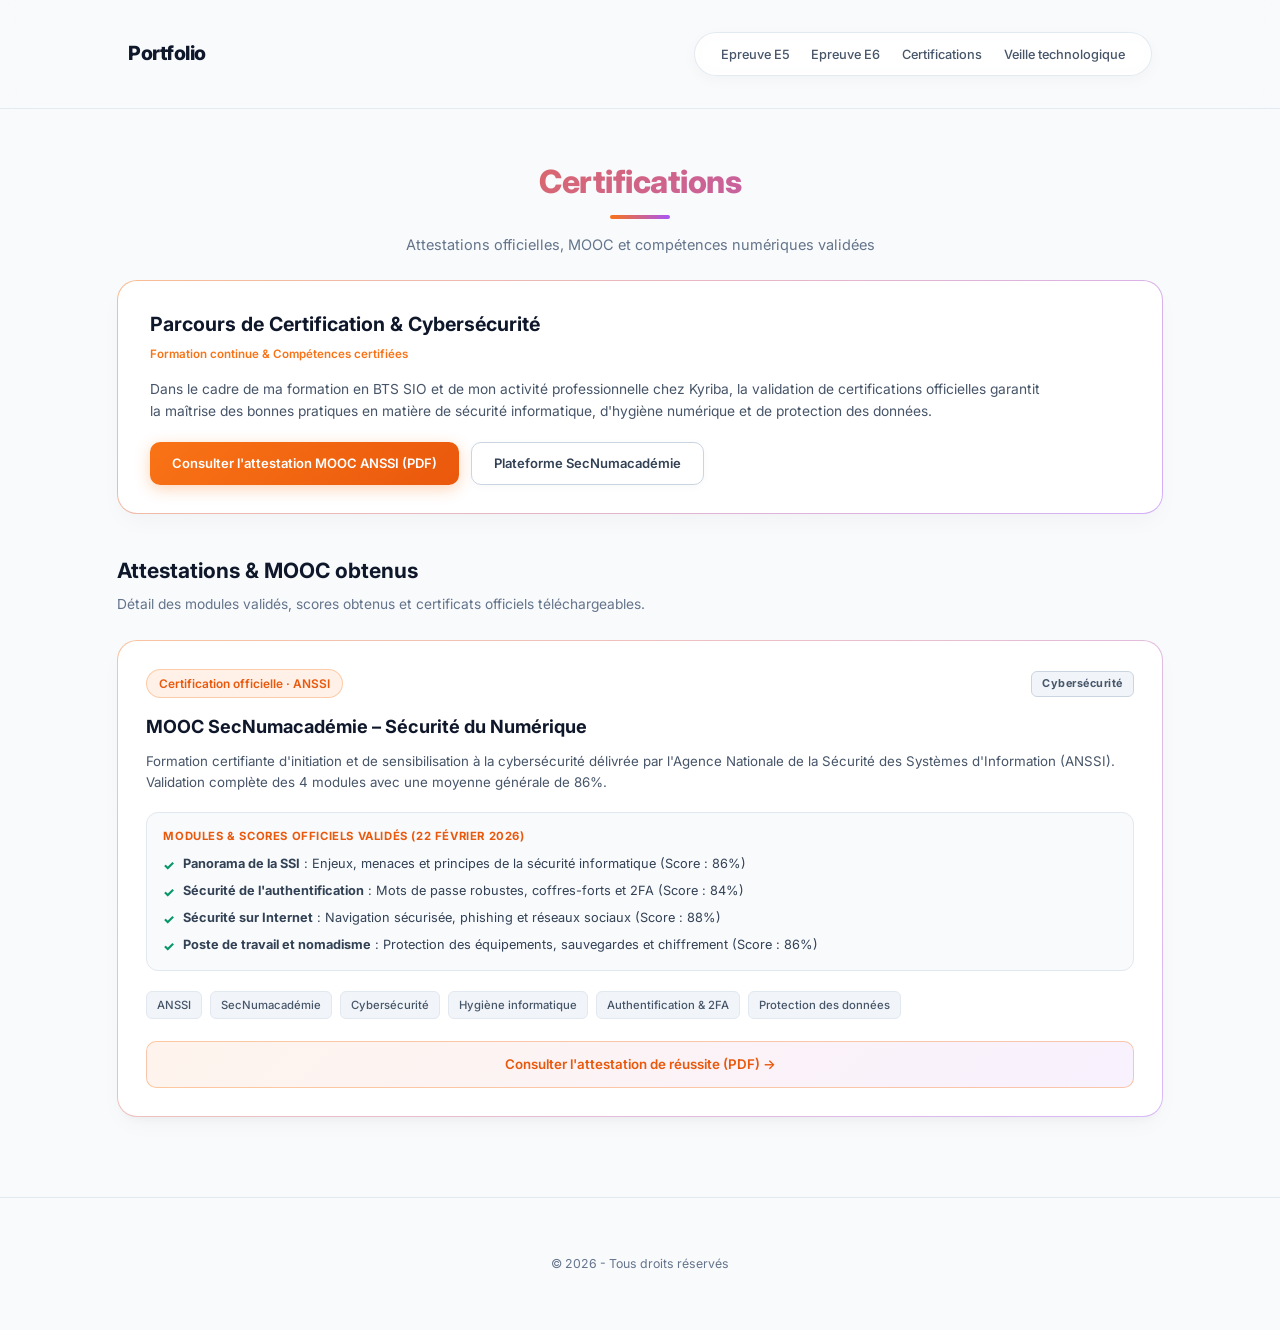
==== certifications.html @ b95d356f "Ajout de la page certifications (MOOC ANSSI) et mise à jour de la page d'accueil" ====
<!DOCTYPE html>
<html lang="fr">

<head>
    <meta charset="UTF-8">
    <meta name="viewport" content="width=device-width, initial-scale=1.0">
    <title>Certifications - Portfolio</title>
    <link rel="stylesheet" href="css/style.css?v=light-2026">
    <style>
        html, body {
            background-color: #f8fafc !important;
            background: #f8fafc !important;
            color: #0f172a !important;
        }

        .cert-container {
            max-width: 1200px;
            margin: 0 auto;
            padding: 0 15px;
        }

        /* Synthèse Banner */
        .synthesis-card {
            background: linear-gradient(#ffffff, #ffffff) padding-box,
                        linear-gradient(135deg, rgba(249, 115, 22, 0.45), rgba(168, 85, 247, 0.45)) border-box;
            border: 1px solid transparent;
            border-radius: 20px;
            padding: 28px 32px;
            margin-bottom: 40px;
            position: relative;
            box-shadow: 0 10px 25px -5px rgba(0, 0, 0, 0.04);
            text-align: left;
            transition: all 0.3s ease;
        }

        .synthesis-card:hover {
            box-shadow: 0 18px 35px -5px rgba(249, 115, 22, 0.12), 0 8px 20px -5px rgba(168, 85, 247, 0.12);
            background: linear-gradient(#ffffff, #ffffff) padding-box,
                        linear-gradient(135deg, #f97316, #a855f7) border-box;
        }

        .synthesis-header {
            display: flex;
            align-items: center;
            justify-content: space-between;
            flex-wrap: wrap;
            gap: 16px;
            margin-bottom: 14px;
        }

        .synthesis-title-box {
            display: flex;
            align-items: center;
            gap: 14px;
        }

        .synthesis-title-box h3 {
            margin: 0;
            font-size: 1.35rem;
            color: #0f172a;
            font-weight: 700;
        }

        .synthesis-desc {
            color: #475569;
            font-size: 0.95rem;
            line-height: 1.6;
            margin: 0 0 20px 0;
            max-width: 900px;
        }

        .synthesis-actions {
            display: flex;
            flex-wrap: wrap;
            gap: 12px;
        }

        .btn-synthesis-primary {
            display: inline-flex;
            align-items: center;
            gap: 10px;
            padding: 10px 22px;
            background: linear-gradient(135deg, #f97316, #ea580c);
            color: #fff;
            font-weight: 600;
            font-size: 0.9rem;
            border-radius: 10px;
            text-decoration: none;
            transition: all 0.3s ease;
            box-shadow: 0 4px 15px rgba(249, 115, 22, 0.3);
        }

        .btn-synthesis-primary:hover {
            transform: translateY(-2px);
            box-shadow: 0 8px 22px rgba(249, 115, 22, 0.45);
            color: #fff;
        }

        .btn-synthesis-secondary {
            display: inline-flex;
            align-items: center;
            gap: 10px;
            padding: 10px 22px;
            background: #ffffff;
            border: 1px solid #cbd5e1;
            color: #334155;
            font-weight: 600;
            font-size: 0.9rem;
            border-radius: 10px;
            text-decoration: none;
            transition: all 0.3s ease;
            box-shadow: 0 2px 8px rgba(0, 0, 0, 0.03);
        }

        .btn-synthesis-secondary:hover {
            background: rgba(168, 85, 247, 0.08);
            border-color: #a855f7;
            color: #9333ea;
            transform: translateY(-2px);
            box-shadow: 0 4px 12px rgba(168, 85, 247, 0.15);
        }

        /* Section Heading */
        .projects-heading {
            text-align: left;
            margin-bottom: 25px;
        }

        .projects-heading h3 {
            font-size: 1.45rem;
            color: #0f172a;
            margin: 0 0 6px 0;
            display: flex;
            align-items: center;
            gap: 10px;
            font-weight: 700;
        }

        .projects-heading p {
            color: #64748b;
            margin: 0;
            font-size: 0.95rem;
        }

        /* Responsive Project Cards Grid */
        .project-cards-grid {
            display: grid;
            grid-template-columns: repeat(auto-fit, minmax(360px, 1fr));
            gap: 28px;
            margin-bottom: 40px;
        }

        .project-ui-card {
            background: linear-gradient(#ffffff, #ffffff) padding-box,
                        linear-gradient(135deg, rgba(249, 115, 22, 0.4), rgba(168, 85, 247, 0.4)) border-box;
            border: 1px solid transparent;
            border-radius: 20px;
            padding: 28px;
            display: flex;
            flex-direction: column;
            justify-content: space-between;
            text-align: left;
            position: relative;
            transition: all 0.35s cubic-bezier(0.16, 1, 0.3, 1);
            box-shadow: 0 10px 25px -5px rgba(0, 0, 0, 0.04), 0 8px 10px -6px rgba(0, 0, 0, 0.03);
        }

        .project-ui-card:hover {
            transform: translateY(-6px);
            box-shadow: 0 20px 35px -5px rgba(249, 115, 22, 0.15), 0 10px 20px -5px rgba(168, 85, 247, 0.15);
            background: linear-gradient(#ffffff, #ffffff) padding-box,
                        linear-gradient(135deg, #f97316, #a855f7) border-box;
        }

        .project-badge-row {
            display: flex;
            justify-content: space-between;
            align-items: center;
            margin-bottom: 16px;
            gap: 10px;
        }

        .badge-cadre {
            display: inline-flex;
            align-items: center;
            gap: 6px;
            font-size: 0.82rem;
            font-weight: 600;
            padding: 4px 12px;
            border-radius: 20px;
        }

        .badge-cadre.anssi {
            background: rgba(249, 115, 22, 0.1);
            color: #ea580c;
            border: 1px solid rgba(249, 115, 22, 0.3);
        }

        .badge-cadre.school {
            background: rgba(168, 85, 247, 0.1);
            color: #9333ea;
            border: 1px solid rgba(168, 85, 247, 0.3);
        }

        .badge-option {
            background: #f1f5f9;
            color: #475569;
            border: 1px solid #cbd5e1;
            font-size: 0.75rem;
            font-weight: 700;
            padding: 3px 10px;
            border-radius: 6px;
            letter-spacing: 0.5px;
        }

        .project-title {
            font-size: 1.25rem;
            color: #0f172a;
            margin: 0 0 12px 0;
            font-weight: 700;
            display: flex;
            align-items: center;
            gap: 10px;
            line-height: 1.35;
        }

        .project-summary {
            color: #475569;
            font-size: 0.92rem;
            line-height: 1.6;
            margin: 0 0 18px 0;
        }

        /* Compétences Section inside card */
        .project-competencies {
            background: #f8fafc;
            border: 1px solid #e2e8f0;
            border-radius: 12px;
            padding: 14px 16px;
            margin-bottom: 20px;
        }

        .project-competencies-label {
            font-size: 0.78rem;
            text-transform: uppercase;
            letter-spacing: 0.6px;
            color: #ea580c;
            font-weight: 700;
            margin-bottom: 10px;
            display: flex;
            align-items: center;
            gap: 6px;
        }

        .competency-list {
            list-style: none;
            padding: 0;
            margin: 0;
            display: flex;
            flex-direction: column;
            gap: 8px;
        }

        .competency-list li {
            color: #334155;
            font-size: 0.88rem;
            display: flex;
            align-items: flex-start;
            gap: 8px;
            line-height: 1.4;
        }

        .competency-list li .check-icon {
            color: #059669;
            font-weight: 800;
            font-size: 0.9rem;
            flex-shrink: 0;
            margin-top: 1px;
        }

        /* Tech Tags */
        .project-tags {
            display: flex;
            flex-wrap: wrap;
            gap: 8px;
            margin-bottom: 22px;
        }

        .project-tag {
            background: #f1f5f9;
            border: 1px solid #e2e8f0;
            color: #475569;
            font-size: 0.78rem;
            font-weight: 500;
            padding: 4px 10px;
            border-radius: 6px;
            transition: all 0.2s ease;
        }

        .project-ui-card:hover .project-tag {
            border-color: rgba(168, 85, 247, 0.35);
            color: #1e293b;
        }

        /* Action button */
        .project-card-cta {
            margin-top: auto;
        }

        .btn-view-fiche {
            display: inline-flex;
            align-items: center;
            justify-content: center;
            gap: 10px;
            width: 100%;
            padding: 12px 20px;
            background: linear-gradient(135deg, rgba(249, 115, 22, 0.08), rgba(168, 85, 247, 0.08));
            border: 1px solid rgba(249, 115, 22, 0.35);
            color: #ea580c;
            font-weight: 600;
            font-size: 0.92rem;
            border-radius: 10px;
            text-decoration: none;
            transition: all 0.3s ease;
        }

        .btn-view-fiche:hover {
            background: linear-gradient(135deg, #f97316, #a855f7);
            border-color: transparent;
            color: #fff;
            transform: translateY(-2px);
            box-shadow: 0 6px 20px rgba(249, 115, 22, 0.28);
        }

        @media (max-width: 768px) {
            .project-cards-grid {
                grid-template-columns: 1fr;
            }

            .synthesis-header {
                flex-direction: column;
                align-items: flex-start;
            }
        }
    </style>
</head>

<body>

    <header>
        <nav>
            <div class="logo"><a href="index.html" style="color: inherit; text-decoration: none;">Portfolio</a></div>
            <ul class="menu">
                <li><a href="epreuve-e5.html">Epreuve E5</a></li>
                <li><a href="epreuve-e6.html">Epreuve E6</a></li>
                <li><a href="certifications.html">Certifications</a></li>
                <li><a href="veille-technologique.html">Veille technologique</a></li>
            </ul>
        </nav>
    </header>

    <main>
        <section class="skills-section">
            <div class="cert-container">
                <h2 class="section-title">Certifications</h2>
                <div class="underline-gradient"></div>
                <p class="section-subtitle">Attestations officielles, MOOC et compétences numériques validées</p>

                <!-- BANNIÈRE PRÉSENTATION -->
                <div class="synthesis-card">
                    <div class="synthesis-header">
                        <div class="synthesis-title-box">
                            <div>
                                <h3>Parcours de Certification & Cybersécurité</h3>
                                <span style="font-size: 0.8rem; color: #f97316; font-weight: 600;">Formation continue & Compétences certifiées</span>
                            </div>
                        </div>
                    </div>
                    <p class="synthesis-desc">
                        Dans le cadre de ma formation en BTS SIO et de mon activité professionnelle chez Kyriba, la validation de certifications officielles garantit la maîtrise des bonnes pratiques en matière de sécurité informatique, d'hygiène numérique et de protection des données.
                    </p>
                    <div class="synthesis-actions">
                        <a href="documentation/MOOC Secnum.pdf" target="_blank" class="btn-synthesis-primary">
                            Consulter l'attestation MOOC ANSSI (PDF)
                        </a>
                        <a href="https://secnumacademie.gouv.fr/" target="_blank" class="btn-synthesis-secondary">
                            Plateforme SecNumacadémie
                        </a>
                    </div>
                </div>

                <!-- SECTION CARDS -->
                <div class="projects-heading">
                    <h3>Attestations & MOOC obtenus</h3>
                    <p>Détail des modules validés, scores obtenus et certificats officiels téléchargeables.</p>
                </div>

                <div class="project-cards-grid">

                    <!-- CARD MOOC SECNUMACADEMIE -->
                    <div class="project-ui-card">
                        <div>
                            <div class="project-badge-row">
                                <span class="badge-cadre anssi">Certification officielle · ANSSI</span>
                                <span class="badge-option">Cybersécurité</span>
                            </div>
                            <h4 class="project-title">
                                MOOC SecNumacadémie – Sécurité du Numérique
                            </h4>
                            <p class="project-summary">
                                Formation certifiante d'initiation et de sensibilisation à la cybersécurité délivrée par l'Agence Nationale de la Sécurité des Systèmes d'Information (ANSSI). Validation complète des 4 modules avec une moyenne générale de 86%.
                            </p>

                            <div class="project-competencies">
                                <div class="project-competencies-label">
                                    Modules &amp; Scores officiels validés (22 Février 2026)
                                </div>
                                <ul class="competency-list">
                                    <li>
                                        <span class="check-icon">✓</span>
                                        <span><strong>Panorama de la SSI</strong> : Enjeux, menaces et principes de la sécurité informatique (Score : 86%)</span>
                                    </li>
                                    <li>
                                        <span class="check-icon">✓</span>
                                        <span><strong>Sécurité de l'authentification</strong> : Mots de passe robustes, coffres-forts et 2FA (Score : 84%)</span>
                                    </li>
                                    <li>
                                        <span class="check-icon">✓</span>
                                        <span><strong>Sécurité sur Internet</strong> : Navigation sécurisée, phishing et réseaux sociaux (Score : 88%)</span>
                                    </li>
                                    <li>
                                        <span class="check-icon">✓</span>
                                        <span><strong>Poste de travail et nomadisme</strong> : Protection des équipements, sauvegardes et chiffrement (Score : 86%)</span>
                                    </li>
                                </ul>
                            </div>

                            <div class="project-tags">
                                <span class="project-tag">ANSSI</span>
                                <span class="project-tag">SecNumacadémie</span>
                                <span class="project-tag">Cybersécurité</span>
                                <span class="project-tag">Hygiène informatique</span>
                                <span class="project-tag">Authentification &amp; 2FA</span>
                                <span class="project-tag">Protection des données</span>
                            </div>
                        </div>

                        <div class="project-card-cta">
                            <a href="documentation/MOOC Secnum.pdf" target="_blank" class="btn-view-fiche">
                                Consulter l'attestation de réussite (PDF) →
                            </a>
                        </div>
                    </div>

                </div>

            </div>
        </section>
    </main>

    <footer>
        <p>&copy; 2026 - Tous droits réservés</p>
    </footer>

</body>

</html>
---- css/style.css ----
/* ==========================================================================
   1. VARIABLES & RESET (Thème Clair Épuré & Moderne)
   ========================================================================== 
*/

@import url('https://fonts.googleapis.com/css2?family=Inter:wght@300;400;500;600;700;800&display=swap');

:root {
    --bg-main: #f8fafc;        /* Fond clair Slate 50 */
    --bg-card: #ffffff;        /* Cartes blanches épurées */
    --text-main: #0f172a;      /* Texte sombre très lisible */
    --text-muted: #64748b;     /* Texte secondaire gris doux */
    --text-sub: #475569;       /* Texte de paragraphe */
    --color-orange: #f97316;   /* Orange signature */
    --color-purple: #a855f7;   /* Violet signature */
    --border-light: rgba(226, 232, 240, 0.9);
}

* {
    box-sizing: border-box;
}

html, body {
    background-color: #f8fafc !important;
    background: #f8fafc !important;
    font-family: 'Aptos', 'Inter', -apple-system, BlinkMacSystemFont, sans-serif;
    color: #0f172a !important;
    margin: 0;
    padding: 0;
    line-height: 1.6;
    overflow-x: hidden;
    font-size: 14.5px;
}

/* ==========================================================================
   2. NAVIGATION (Menu Capsule Moderne & Épuré)
   ========================================================================== 
*/

header {
    padding: 1.2rem 10%;
    background: rgba(248, 250, 252, 0.85);
    backdrop-filter: blur(14px);
    position: sticky;
    top: 0;
    z-index: 100;
    border-bottom: 1px solid var(--border-light);
}

nav {
    display: flex;
    justify-content: space-between;
    align-items: center;
}

.logo {
    font-weight: 800;
    font-size: 1.35rem;
    letter-spacing: -0.5px;
    color: var(--text-main);
}

.logo a {
    color: inherit;
    text-decoration: none;
}

.menu {
    display: flex;
    list-style: none;
    gap: 1.5rem;
    background: rgba(255, 255, 255, 0.95);
    padding: 0.65rem 1.8rem;
    border-radius: 50px;
    border: 1px solid var(--border-light);
    box-shadow: 0 4px 15px rgba(0, 0, 0, 0.03);
    backdrop-filter: blur(10px);
}

.menu a {
    text-decoration: none;
    color: #475569;
    font-size: 0.88rem;
    font-weight: 500;
    transition: color 0.25s ease;
}

.menu a:hover {
    color: var(--color-orange);
}

/* ==========================================================================
   3. HERO SECTION (Présentation Épurée)
   ========================================================================== 
*/

.hero {
    display: flex;
    flex-direction: column;
    align-items: center;
    justify-content: center;
    text-align: center;
    min-height: 65vh;
    padding: 3rem 10% 4rem;
    background: transparent;
}

.hero-content {
    display: flex;
    flex-direction: column;
    align-items: center;
    background: rgba(255, 255, 255, 0.9);
    backdrop-filter: blur(16px);
    padding: 3.5rem 4rem;
    border-radius: 28px;
    border: 1px solid var(--border-light);
    box-shadow: 0 20px 45px -10px rgba(0, 0, 0, 0.06), 0 0 35px rgba(249, 115, 22, 0.06);
}

.hero h1 {
    font-size: 3.5rem;
    margin: 0 0 0.5rem 0;
    font-weight: 800;
    color: var(--text-main);
    letter-spacing: -1px;
}

.hero h1 span {
    background: linear-gradient(135deg, var(--color-orange), var(--color-purple));
    -webkit-background-clip: text;
    background-clip: text;
    -webkit-text-fill-color: transparent;
}

.hero-subtitle {
    font-size: 1.35rem;
    color: #1e293b;
    margin-bottom: 0.3rem;
    font-weight: 600;
}

.hero-desc {
    color: var(--text-muted);
    margin-bottom: 1.8rem;
    font-size: 1.05rem;
}

.hero-desc strong {
    color: var(--color-orange);
}

/* ==========================================================================
   4. BOUTONS STYLISÉS
   ========================================================================== 
*/

.cta-buttons {
    display: flex;
    gap: 1.2rem;
}

.btn-primary, .btn-secondary {
    padding: 0.8rem 1.8rem;
    border-radius: 50px;
    text-decoration: none;
    font-weight: 600;
    font-size: 0.92rem;
    transition: all 0.3s ease;
    display: inline-flex;
    align-items: center;
    justify-content: center;
}

.btn-primary {
    background: linear-gradient(135deg, var(--color-orange), #ea580c);
    color: #ffffff;
    box-shadow: 0 4px 15px rgba(249, 115, 22, 0.35);
}

.btn-primary:hover {
    transform: translateY(-2px);
    box-shadow: 0 8px 22px rgba(249, 115, 22, 0.45);
    color: #ffffff;
}

.btn-secondary {
    background: #ffffff;
    color: #1e293b;
    border: 1px solid #cbd5e1;
    box-shadow: 0 2px 8px rgba(0, 0, 0, 0.04);
}

.btn-secondary:hover {
    transform: translateY(-2px);
    border-color: var(--color-orange);
    color: var(--color-orange);
    box-shadow: 0 6px 16px rgba(0, 0, 0, 0.08);
}

/* ==========================================================================
   5. SECTION À PROPOS (Cartes Néon Dégradées sur Fond Clair)
   ========================================================================== 
*/

.about-section {
    padding: 20px 10% 10px;
    background-color: transparent;
}

.container-apropo {
    display: grid;
    grid-template-columns: 320px 1fr;
    gap: 30px;
    padding: 10px 0;
    align-items: stretch;
}

/* Style commun pour toutes les cartes néon avec bordure dégradée */
.profile-card, .about-box, .info-box, .main-card {
    background: linear-gradient(#ffffff, #ffffff) padding-box,
                linear-gradient(135deg, rgba(249, 115, 22, 0.45), rgba(168, 85, 247, 0.45)) border-box;
    border: 1px solid transparent;
    border-radius: 20px;
    box-shadow: 0 10px 25px -5px rgba(0, 0, 0, 0.04), 0 8px 10px -6px rgba(0, 0, 0, 0.03);
    transition: transform 0.35s ease, box-shadow 0.35s ease, border-color 0.35s ease;
    padding: 24px;
    display: flex;
    flex-direction: column;
    gap: 15px;
    position: relative;
}

.profile-card:hover, .about-box:hover, .info-box:hover, .main-card:hover {
    transform: translateY(-5px);
    box-shadow: 0 20px 35px -5px rgba(249, 115, 22, 0.15), 0 10px 25px -5px rgba(168, 85, 247, 0.15);
    background: linear-gradient(#ffffff, #ffffff) padding-box,
                linear-gradient(135deg, var(--color-orange), var(--color-purple)) border-box;
}

/* Détails internes À Propos */
.profile-card {
    padding: 32px 22px;
    text-align: center;
    align-items: center;
    justify-content: center;
}

.profile-img, .profile-image-container, .profile-frame {
    width: 140px !important;
    height: 140px !important;
    border-radius: 50% !important;
    overflow: hidden !important;
    display: flex !important;
    justify-content: center;
    align-items: center;
    border: 3px solid rgba(249, 115, 22, 0.35);
    box-shadow: 0 6px 20px rgba(249, 115, 22, 0.25);
    margin: 0 auto 18px;
}

.profile-img img, .profile-image-container img, .profile-frame img, .profile-photo {
    width: 100% !important;
    height: 100% !important;
    object-fit: cover !important;
    display: block;
}

.profile-card h2 {
    color: var(--text-main);
    font-size: 1.45rem;
    margin: 0 0 4px;
    font-weight: 700;
}

.profile-card h3 {
    color: var(--text-muted);
    font-size: 0.95rem;
    font-weight: 500;
    margin: 0 0 12px;
}

.profile-role-tag {
    display: inline-block;
    background: rgba(249, 115, 22, 0.08);
    color: var(--color-orange);
    border: 1px solid rgba(249, 115, 22, 0.28);
    font-size: 0.82rem;
    font-weight: 600;
    padding: 4px 14px;
    border-radius: 20px;
    margin: 0 0 18px;
}

.contact-list {
    list-style: none;
    padding: 0;
    margin: 0 0 20px;
    color: var(--text-sub);
    font-size: 0.9rem;
}

.btn-cv {
    display: inline-flex;
    align-items: center;
    justify-content: center;
    gap: 8px;
    padding: 10px 24px;
    background: linear-gradient(135deg, var(--color-orange), #ea580c);
    color: #fff;
    font-weight: 600;
    font-size: 0.9rem;
    border-radius: 25px;
    text-decoration: none;
    transition: all 0.3s ease;
    box-shadow: 0 4px 14px rgba(249, 115, 22, 0.3);
}

.btn-cv:hover {
    transform: translateY(-2px);
    box-shadow: 0 8px 20px rgba(249, 115, 22, 0.42);
    color: #fff;
}

.column-right {
    display: flex;
    flex-direction: column;
    height: 100%;
}

.about-box, .info-box {
    text-align: left;
}

.about-box {
    height: 100%;
    justify-content: center;
    padding: 32px 34px;
}

.about-box h3, .info-box h3 {
    color: var(--text-main);
    font-size: 1.25rem;
    font-weight: 700;
    margin: 0 0 10px;
}

.about-box p {
    color: var(--text-sub);
    line-height: 1.65;
    margin: 0 0 12px;
}

.about-box p:last-child {
    margin-bottom: 0;
}

.info-subgrid {
    display: grid;
    grid-template-columns: 1fr 1fr;
    gap: 25px;
}

.info-box ul {
    margin: 0;
    padding-left: 20px;
    color: var(--text-sub);
    line-height: 1.8;
}

/* ==========================================================================
   6. SECTION COMPÉTENCES TECHNIQUES
   ========================================================================== 
*/

.skills-section {
    padding: 20px 8% 40px;
    text-align: center;
}

.section-title {
    font-size: 2.2rem;
    font-weight: 800;
    background: linear-gradient(135deg, var(--color-orange), var(--color-purple));
    -webkit-background-clip: text;
    background-clip: text;
    -webkit-text-fill-color: transparent;
    margin-bottom: 8px;
    letter-spacing: -0.5px;
}

.underline-gradient {
    width: 60px;
    height: 4px;
    background: linear-gradient(to right, var(--color-orange), var(--color-purple));
    margin: 0 auto 14px;
    border-radius: 2px;
}

.section-subtitle {
    color: var(--text-muted);
    font-size: 1rem;
    margin-bottom: 24px;
}

.card-header {
    display: flex;
    align-items: center;
    gap: 15px;
    margin-bottom: 20px;
}

.card-header h3 {
    margin: 0;
    color: var(--text-main);
    font-size: 1.35rem;
    font-weight: 700;
}

.skills-grid {
    display: grid;
    grid-template-columns: repeat(auto-fit, minmax(180px, 1fr));
    gap: 20px;
    width: 100%;
}

.skill-item {
    background: linear-gradient(#ffffff, #ffffff) padding-box,
                linear-gradient(135deg, rgba(249, 115, 22, 0.35), rgba(168, 85, 247, 0.35)) border-box;
    border: 1px solid transparent;
    border-radius: 16px;
    padding: 22px 16px;
    transition: all 0.3s ease;
    display: flex;
    flex-direction: column;
    align-items: center;
    justify-content: center;
    text-align: center;
    box-shadow: 0 4px 12px rgba(0, 0, 0, 0.03);
}

.skill-item h4 {
    color: var(--text-main);
    font-size: 1.05rem;
    margin: 10px 0 6px;
    font-weight: 700;
}

.skill-item p {
    font-size: 0.88rem;
    color: var(--text-sub);
    line-height: 1.5;
    margin: 0;
}

.skill-icon {
    width: 42px !important;
    height: 42px !important;
    max-width: 42px !important;
    max-height: 42px !important;
    object-fit: contain;
}

.skill-item:hover {
    transform: translateY(-5px);
    box-shadow: 0 14px 28px rgba(249, 115, 22, 0.12), 0 0 15px rgba(168, 85, 247, 0.12);
    background: linear-gradient(#ffffff, #ffffff) padding-box,
                linear-gradient(135deg, var(--color-orange), var(--color-purple)) border-box;
}

/* ==========================================================================
   7. FOOTER & RESPONSIVE
   ========================================================================== 
*/

footer {
    padding: 3rem;
    text-align: center;
    color: var(--text-muted);
    font-size: 0.85rem;
    border-top: 1px solid var(--border-light);
    background: var(--bg-main);
}

@media (max-width: 900px) {
    .container-apropo {
        grid-template-columns: 1fr;
    }
    .info-subgrid {
        grid-template-columns: 1fr;
    }
    .hero h1 {
        font-size: 2.5rem;
    }
    .hero-content {
        padding: 2rem;
    }
    header {
        padding: 1rem 5%;
    }
    .menu {
        gap: 0.8rem;
        padding: 0.5rem 1rem;
    }
}
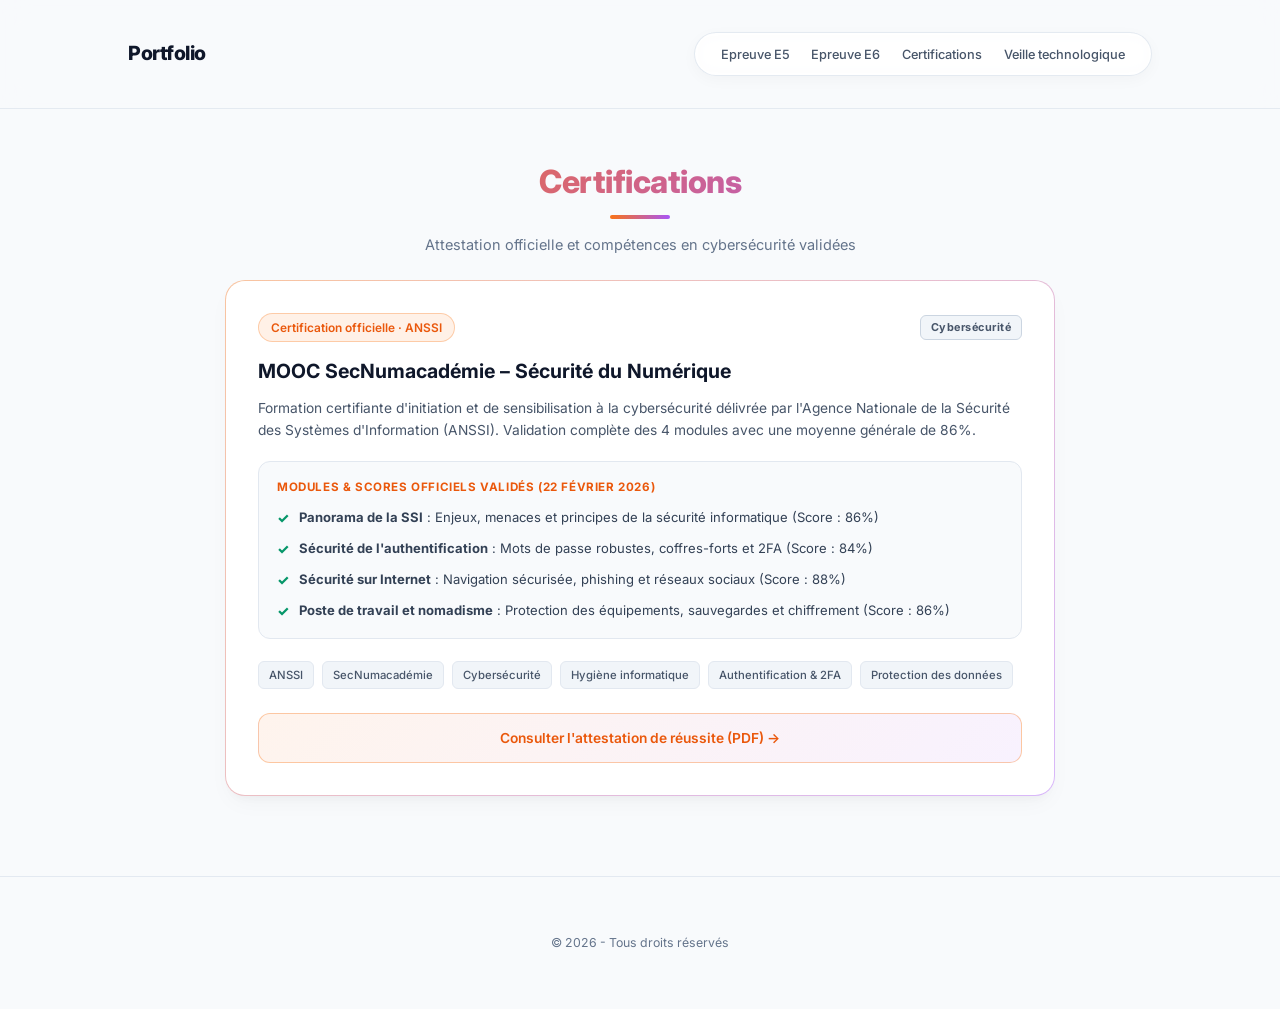
==== commit 8fae57bd: "Simplification de la page certifications : card unique MOOC avec bouton unique" ====
--- a/certifications.html
+++ b/certifications.html
@@ -14,148 +14,18 @@
         }
 
         .cert-container {
-            max-width: 1200px;
+            max-width: 860px;
             margin: 0 auto;
             padding: 0 15px;
         }
 
-        /* Synthèse Banner */
-        .synthesis-card {
-            background: linear-gradient(#ffffff, #ffffff) padding-box,
-                        linear-gradient(135deg, rgba(249, 115, 22, 0.45), rgba(168, 85, 247, 0.45)) border-box;
-            border: 1px solid transparent;
-            border-radius: 20px;
-            padding: 28px 32px;
-            margin-bottom: 40px;
-            position: relative;
-            box-shadow: 0 10px 25px -5px rgba(0, 0, 0, 0.04);
-            text-align: left;
-            transition: all 0.3s ease;
-        }
-
-        .synthesis-card:hover {
-            box-shadow: 0 18px 35px -5px rgba(249, 115, 22, 0.12), 0 8px 20px -5px rgba(168, 85, 247, 0.12);
-            background: linear-gradient(#ffffff, #ffffff) padding-box,
-                        linear-gradient(135deg, #f97316, #a855f7) border-box;
-        }
-
-        .synthesis-header {
-            display: flex;
-            align-items: center;
-            justify-content: space-between;
-            flex-wrap: wrap;
-            gap: 16px;
-            margin-bottom: 14px;
-        }
-
-        .synthesis-title-box {
-            display: flex;
-            align-items: center;
-            gap: 14px;
-        }
-
-        .synthesis-title-box h3 {
-            margin: 0;
-            font-size: 1.35rem;
-            color: #0f172a;
-            font-weight: 700;
-        }
-
-        .synthesis-desc {
-            color: #475569;
-            font-size: 0.95rem;
-            line-height: 1.6;
-            margin: 0 0 20px 0;
-            max-width: 900px;
-        }
-
-        .synthesis-actions {
-            display: flex;
-            flex-wrap: wrap;
-            gap: 12px;
-        }
-
-        .btn-synthesis-primary {
-            display: inline-flex;
-            align-items: center;
-            gap: 10px;
-            padding: 10px 22px;
-            background: linear-gradient(135deg, #f97316, #ea580c);
-            color: #fff;
-            font-weight: 600;
-            font-size: 0.9rem;
-            border-radius: 10px;
-            text-decoration: none;
-            transition: all 0.3s ease;
-            box-shadow: 0 4px 15px rgba(249, 115, 22, 0.3);
-        }
-
-        .btn-synthesis-primary:hover {
-            transform: translateY(-2px);
-            box-shadow: 0 8px 22px rgba(249, 115, 22, 0.45);
-            color: #fff;
-        }
-
-        .btn-synthesis-secondary {
-            display: inline-flex;
-            align-items: center;
-            gap: 10px;
-            padding: 10px 22px;
-            background: #ffffff;
-            border: 1px solid #cbd5e1;
-            color: #334155;
-            font-weight: 600;
-            font-size: 0.9rem;
-            border-radius: 10px;
-            text-decoration: none;
-            transition: all 0.3s ease;
-            box-shadow: 0 2px 8px rgba(0, 0, 0, 0.03);
-        }
-
-        .btn-synthesis-secondary:hover {
-            background: rgba(168, 85, 247, 0.08);
-            border-color: #a855f7;
-            color: #9333ea;
-            transform: translateY(-2px);
-            box-shadow: 0 4px 12px rgba(168, 85, 247, 0.15);
-        }
-
-        /* Section Heading */
-        .projects-heading {
-            text-align: left;
-            margin-bottom: 25px;
-        }
-
-        .projects-heading h3 {
-            font-size: 1.45rem;
-            color: #0f172a;
-            margin: 0 0 6px 0;
-            display: flex;
-            align-items: center;
-            gap: 10px;
-            font-weight: 700;
-        }
-
-        .projects-heading p {
-            color: #64748b;
-            margin: 0;
-            font-size: 0.95rem;
-        }
-
-        /* Responsive Project Cards Grid */
-        .project-cards-grid {
-            display: grid;
-            grid-template-columns: repeat(auto-fit, minmax(360px, 1fr));
-            gap: 28px;
-            margin-bottom: 40px;
-        }
-
+        /* Project UI Card */
         .project-ui-card {
             background: linear-gradient(#ffffff, #ffffff) padding-box,
                         linear-gradient(135deg, rgba(249, 115, 22, 0.4), rgba(168, 85, 247, 0.4)) border-box;
             border: 1px solid transparent;
             border-radius: 20px;
-            padding: 28px;
+            padding: 32px;
             display: flex;
             flex-direction: column;
             justify-content: space-between;
@@ -163,6 +33,7 @@
             position: relative;
             transition: all 0.35s cubic-bezier(0.16, 1, 0.3, 1);
             box-shadow: 0 10px 25px -5px rgba(0, 0, 0, 0.04), 0 8px 10px -6px rgba(0, 0, 0, 0.03);
+            margin: 0 auto 40px;
         }
 
         .project-ui-card:hover {
@@ -194,12 +65,6 @@
             background: rgba(249, 115, 22, 0.1);
             color: #ea580c;
             border: 1px solid rgba(249, 115, 22, 0.3);
-        }
-
-        .badge-cadre.school {
-            background: rgba(168, 85, 247, 0.1);
-            color: #9333ea;
-            border: 1px solid rgba(168, 85, 247, 0.3);
         }
 
         .badge-option {
@@ -214,7 +79,7 @@
         }
 
         .project-title {
-            font-size: 1.25rem;
+            font-size: 1.35rem;
             color: #0f172a;
             margin: 0 0 12px 0;
             font-weight: 700;
@@ -226,9 +91,9 @@
 
         .project-summary {
             color: #475569;
-            font-size: 0.92rem;
+            font-size: 0.95rem;
             line-height: 1.6;
-            margin: 0 0 18px 0;
+            margin: 0 0 20px 0;
         }
 
         /* Compétences Section inside card */
@@ -236,17 +101,17 @@
             background: #f8fafc;
             border: 1px solid #e2e8f0;
             border-radius: 12px;
-            padding: 14px 16px;
-            margin-bottom: 20px;
+            padding: 16px 18px;
+            margin-bottom: 22px;
         }
 
         .project-competencies-label {
-            font-size: 0.78rem;
+            font-size: 0.8rem;
             text-transform: uppercase;
             letter-spacing: 0.6px;
             color: #ea580c;
             font-weight: 700;
-            margin-bottom: 10px;
+            margin-bottom: 12px;
             display: flex;
             align-items: center;
             gap: 6px;
@@ -258,22 +123,22 @@
             margin: 0;
             display: flex;
             flex-direction: column;
-            gap: 8px;
+            gap: 10px;
         }
 
         .competency-list li {
             color: #334155;
-            font-size: 0.88rem;
+            font-size: 0.9rem;
             display: flex;
             align-items: flex-start;
-            gap: 8px;
-            line-height: 1.4;
+            gap: 10px;
+            line-height: 1.45;
         }
 
         .competency-list li .check-icon {
             color: #059669;
             font-weight: 800;
-            font-size: 0.9rem;
+            font-size: 0.95rem;
             flex-shrink: 0;
             margin-top: 1px;
         }
@@ -283,7 +148,7 @@
             display: flex;
             flex-wrap: wrap;
             gap: 8px;
-            margin-bottom: 22px;
+            margin-bottom: 24px;
         }
 
         .project-tag {
@@ -313,13 +178,13 @@
             justify-content: center;
             gap: 10px;
             width: 100%;
-            padding: 12px 20px;
+            padding: 13px 20px;
             background: linear-gradient(135deg, rgba(249, 115, 22, 0.08), rgba(168, 85, 247, 0.08));
             border: 1px solid rgba(249, 115, 22, 0.35);
             color: #ea580c;
             font-weight: 600;
-            font-size: 0.92rem;
-            border-radius: 10px;
+            font-size: 0.95rem;
+            border-radius: 12px;
             text-decoration: none;
             transition: all 0.3s ease;
         }
@@ -333,13 +198,8 @@
         }
 
         @media (max-width: 768px) {
-            .project-cards-grid {
-                grid-template-columns: 1fr;
-            }
-
-            .synthesis-header {
-                flex-direction: column;
-                align-items: flex-start;
+            .project-ui-card {
+                padding: 22px 18px;
             }
         }
     </style>
@@ -364,96 +224,63 @@
             <div class="cert-container">
                 <h2 class="section-title">Certifications</h2>
                 <div class="underline-gradient"></div>
-                <p class="section-subtitle">Attestations officielles, MOOC et compétences numériques validées</p>
-
-                <!-- BANNIÈRE PRÉSENTATION -->
-                <div class="synthesis-card">
-                    <div class="synthesis-header">
-                        <div class="synthesis-title-box">
-                            <div>
-                                <h3>Parcours de Certification & Cybersécurité</h3>
-                                <span style="font-size: 0.8rem; color: #f97316; font-weight: 600;">Formation continue & Compétences certifiées</span>
+                <p class="section-subtitle">Attestation officielle et compétences en cybersécurité validées</p>
+
+                <!-- CARD UNIQUE DU MOOC SECNUMACADEMIE -->
+                <div class="project-ui-card">
+                    <div>
+                        <div class="project-badge-row">
+                            <span class="badge-cadre anssi">Certification officielle · ANSSI</span>
+                            <span class="badge-option">Cybersécurité</span>
+                        </div>
+                        <h3 class="project-title">
+                            MOOC SecNumacadémie – Sécurité du Numérique
+                        </h3>
+                        <p class="project-summary">
+                            Formation certifiante d'initiation et de sensibilisation à la cybersécurité délivrée par l'Agence Nationale de la Sécurité des Systèmes d'Information (ANSSI). Validation complète des 4 modules avec une moyenne générale de 86%.
+                        </p>
+
+                        <div class="project-competencies">
+                            <div class="project-competencies-label">
+                                Modules &amp; Scores officiels validés (22 Février 2026)
                             </div>
+                            <ul class="competency-list">
+                                <li>
+                                    <span class="check-icon">✓</span>
+                                    <span><strong>Panorama de la SSI</strong> : Enjeux, menaces et principes de la sécurité informatique (Score : 86%)</span>
+                                </li>
+                                <li>
+                                    <span class="check-icon">✓</span>
+                                    <span><strong>Sécurité de l'authentification</strong> : Mots de passe robustes, coffres-forts et 2FA (Score : 84%)</span>
+                                </li>
+                                <li>
+                                    <span class="check-icon">✓</span>
+                                    <span><strong>Sécurité sur Internet</strong> : Navigation sécurisée, phishing et réseaux sociaux (Score : 88%)</span>
+                                </li>
+                                <li>
+                                    <span class="check-icon">✓</span>
+                                    <span><strong>Poste de travail et nomadisme</strong> : Protection des équipements, sauvegardes et chiffrement (Score : 86%)</span>
+                                </li>
+                            </ul>
+                        </div>
+
+                        <div class="project-tags">
+                            <span class="project-tag">ANSSI</span>
+                            <span class="project-tag">SecNumacadémie</span>
+                            <span class="project-tag">Cybersécurité</span>
+                            <span class="project-tag">Hygiène informatique</span>
+                            <span class="project-tag">Authentification &amp; 2FA</span>
+                            <span class="project-tag">Protection des données</span>
                         </div>
                     </div>
-                    <p class="synthesis-desc">
-                        Dans le cadre de ma formation en BTS SIO et de mon activité professionnelle chez Kyriba, la validation de certifications officielles garantit la maîtrise des bonnes pratiques en matière de sécurité informatique, d'hygiène numérique et de protection des données.
-                    </p>
-                    <div class="synthesis-actions">
-                        <a href="documentation/MOOC Secnum.pdf" target="_blank" class="btn-synthesis-primary">
-                            Consulter l'attestation MOOC ANSSI (PDF)
-                        </a>
-                        <a href="https://secnumacademie.gouv.fr/" target="_blank" class="btn-synthesis-secondary">
-                            Plateforme SecNumacadémie
+
+                    <div class="project-card-cta">
+                        <a href="documentation/MOOC Secnum.pdf" target="_blank" class="btn-view-fiche">
+                            Consulter l'attestation de réussite (PDF) →
                         </a>
                     </div>
                 </div>
 
-                <!-- SECTION CARDS -->
-                <div class="projects-heading">
-                    <h3>Attestations & MOOC obtenus</h3>
-                    <p>Détail des modules validés, scores obtenus et certificats officiels téléchargeables.</p>
-                </div>
-
-                <div class="project-cards-grid">
-
-                    <!-- CARD MOOC SECNUMACADEMIE -->
-                    <div class="project-ui-card">
-                        <div>
-                            <div class="project-badge-row">
-                                <span class="badge-cadre anssi">Certification officielle · ANSSI</span>
-                                <span class="badge-option">Cybersécurité</span>
-                            </div>
-                            <h4 class="project-title">
-                                MOOC SecNumacadémie – Sécurité du Numérique
-                            </h4>
-                            <p class="project-summary">
-                                Formation certifiante d'initiation et de sensibilisation à la cybersécurité délivrée par l'Agence Nationale de la Sécurité des Systèmes d'Information (ANSSI). Validation complète des 4 modules avec une moyenne générale de 86%.
-                            </p>
-
-                            <div class="project-competencies">
-                                <div class="project-competencies-label">
-                                    Modules &amp; Scores officiels validés (22 Février 2026)
-                                </div>
-                                <ul class="competency-list">
-                                    <li>
-                                        <span class="check-icon">✓</span>
-                                        <span><strong>Panorama de la SSI</strong> : Enjeux, menaces et principes de la sécurité informatique (Score : 86%)</span>
-                                    </li>
-                                    <li>
-                                        <span class="check-icon">✓</span>
-                                        <span><strong>Sécurité de l'authentification</strong> : Mots de passe robustes, coffres-forts et 2FA (Score : 84%)</span>
-                                    </li>
-                                    <li>
-                                        <span class="check-icon">✓</span>
-                                        <span><strong>Sécurité sur Internet</strong> : Navigation sécurisée, phishing et réseaux sociaux (Score : 88%)</span>
-                                    </li>
-                                    <li>
-                                        <span class="check-icon">✓</span>
-                                        <span><strong>Poste de travail et nomadisme</strong> : Protection des équipements, sauvegardes et chiffrement (Score : 86%)</span>
-                                    </li>
-                                </ul>
-                            </div>
-
-                            <div class="project-tags">
-                                <span class="project-tag">ANSSI</span>
-                                <span class="project-tag">SecNumacadémie</span>
-                                <span class="project-tag">Cybersécurité</span>
-                                <span class="project-tag">Hygiène informatique</span>
-                                <span class="project-tag">Authentification &amp; 2FA</span>
-                                <span class="project-tag">Protection des données</span>
-                            </div>
-                        </div>
-
-                        <div class="project-card-cta">
-                            <a href="documentation/MOOC Secnum.pdf" target="_blank" class="btn-view-fiche">
-                                Consulter l'attestation de réussite (PDF) →
-                            </a>
-                        </div>
-                    </div>
-
-                </div>
-
             </div>
         </section>
     </main>
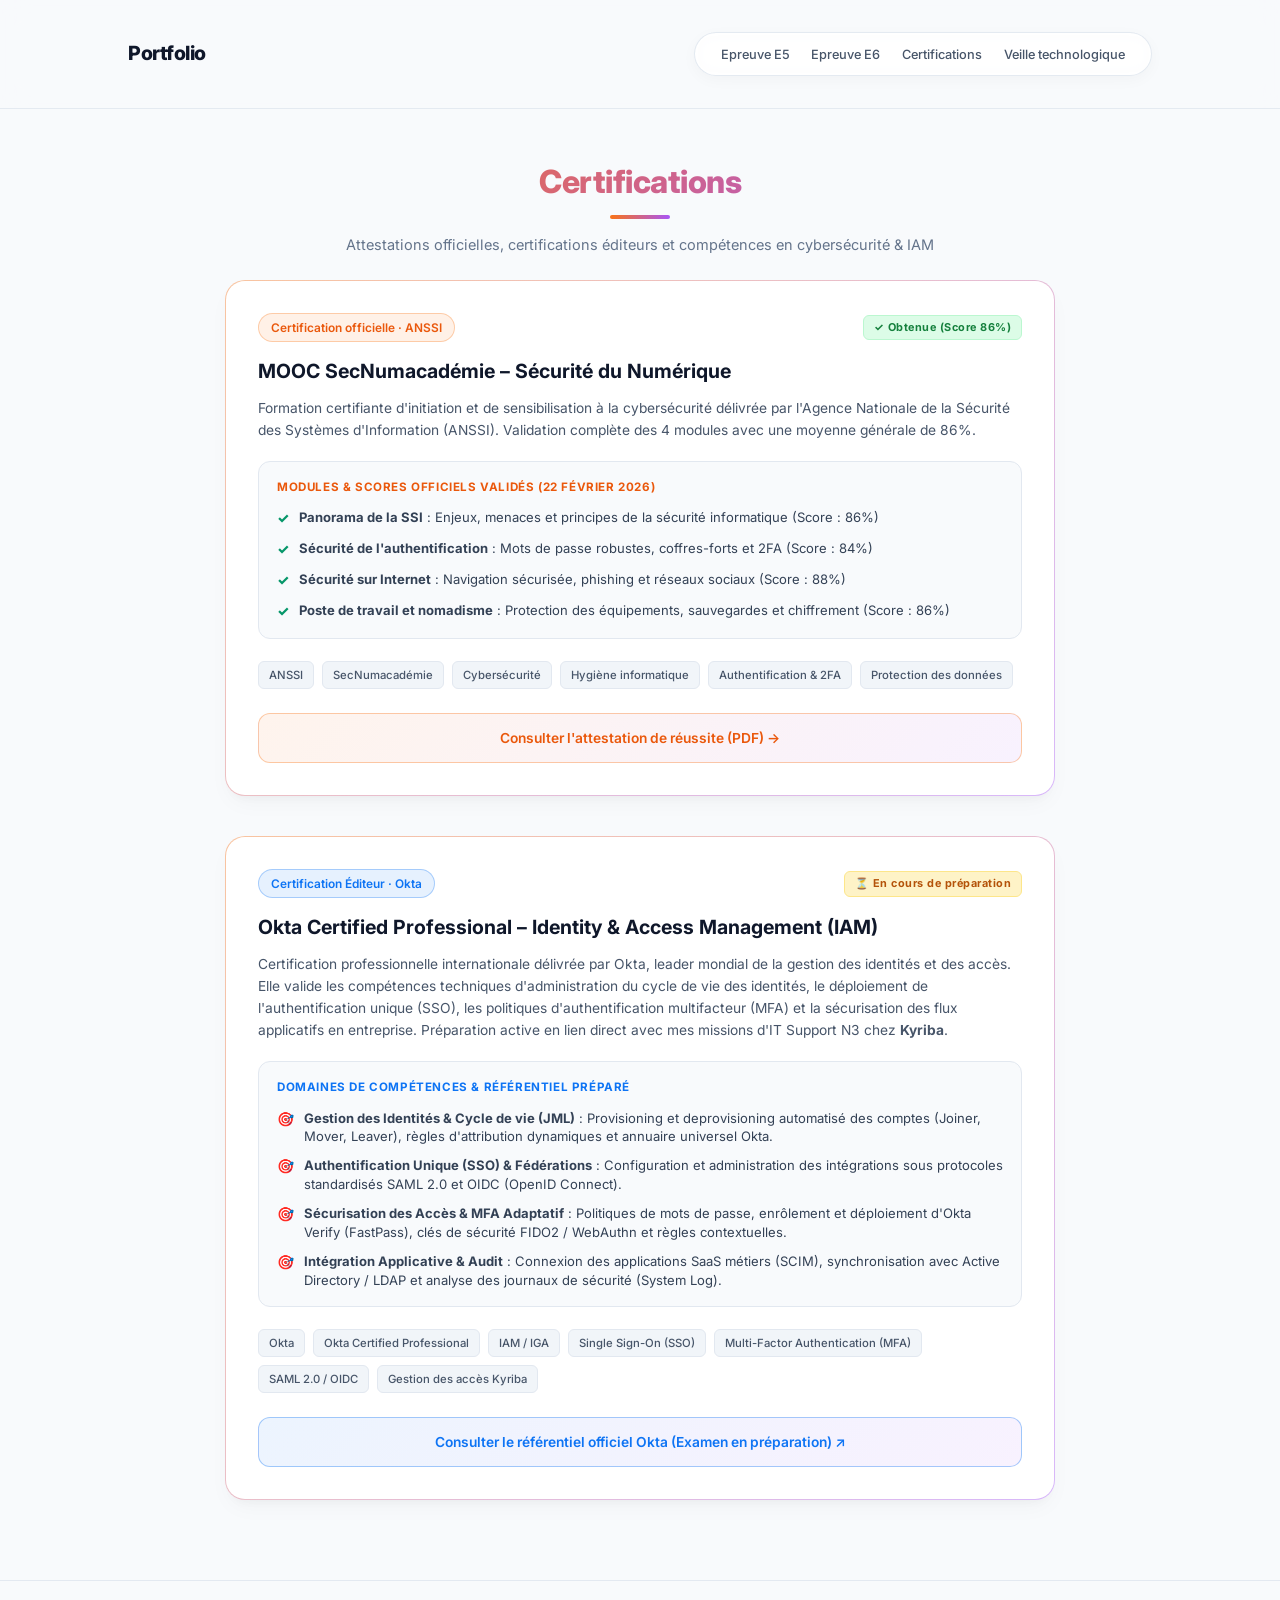
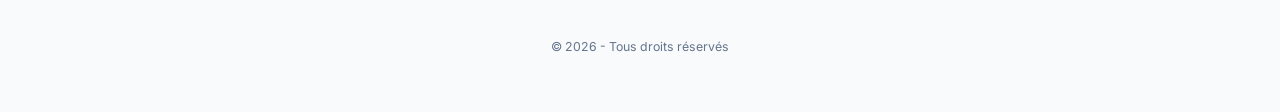
==== commit ab063506: "Mise à jour de la veille technologique (Secure Enclave Apple) et ajout de la certification Okta (en " ====
--- a/certifications.html
+++ b/certifications.html
@@ -65,6 +65,53 @@
             background: rgba(249, 115, 22, 0.1);
             color: #ea580c;
             border: 1px solid rgba(249, 115, 22, 0.3);
+        }
+
+        .badge-cadre.okta {
+            background: rgba(14, 116, 244, 0.1);
+            color: #0e74f4;
+            border: 1px solid rgba(14, 116, 244, 0.3);
+        }
+
+        .badge-status-progress {
+            background: #fef3c7;
+            color: #b45309;
+            border: 1px solid #fde68a;
+            font-size: 0.75rem;
+            font-weight: 700;
+            padding: 3px 10px;
+            border-radius: 6px;
+            letter-spacing: 0.5px;
+            display: inline-flex;
+            align-items: center;
+            gap: 5px;
+        }
+
+        .badge-status-validated {
+            background: #dcfce7;
+            color: #15803d;
+            border: 1px solid #bbf7d0;
+            font-size: 0.75rem;
+            font-weight: 700;
+            padding: 3px 10px;
+            border-radius: 6px;
+            letter-spacing: 0.5px;
+            display: inline-flex;
+            align-items: center;
+            gap: 5px;
+        }
+
+        .btn-view-fiche.btn-okta {
+            color: #0e74f4;
+            border-color: rgba(14, 116, 244, 0.35);
+            background: linear-gradient(135deg, rgba(14, 116, 244, 0.08), rgba(168, 85, 247, 0.08));
+        }
+
+        .btn-view-fiche.btn-okta:hover {
+            background: linear-gradient(135deg, #0e74f4, #a855f7);
+            border-color: transparent;
+            color: #fff;
+            box-shadow: 0 6px 20px rgba(14, 116, 244, 0.28);
         }
 
         .badge-option {
@@ -224,14 +271,14 @@
             <div class="cert-container">
                 <h2 class="section-title">Certifications</h2>
                 <div class="underline-gradient"></div>
-                <p class="section-subtitle">Attestation officielle et compétences en cybersécurité validées</p>
-
-                <!-- CARD UNIQUE DU MOOC SECNUMACADEMIE -->
+                <p class="section-subtitle">Attestations officielles, certifications éditeurs et compétences en cybersécurité &amp; IAM</p>
+
+                <!-- CARD UNIQUE DU MOOC SECNUMACADEMIE (VALIDÉE) -->
                 <div class="project-ui-card">
                     <div>
                         <div class="project-badge-row">
                             <span class="badge-cadre anssi">Certification officielle · ANSSI</span>
-                            <span class="badge-option">Cybersécurité</span>
+                            <span class="badge-status-validated">✓ Obtenue (Score 86%)</span>
                         </div>
                         <h3 class="project-title">
                             MOOC SecNumacadémie – Sécurité du Numérique
@@ -281,6 +328,62 @@
                     </div>
                 </div>
 
+                <!-- CARD OKTA CERTIFIED PROFESSIONAL (EN COURS) -->
+                <div class="project-ui-card">
+                    <div>
+                        <div class="project-badge-row">
+                            <span class="badge-cadre okta">Certification Éditeur · Okta</span>
+                            <span class="badge-status-progress">⏳ En cours de préparation</span>
+                        </div>
+                        <h3 class="project-title">
+                            Okta Certified Professional – Identity &amp; Access Management (IAM)
+                        </h3>
+                        <p class="project-summary">
+                            Certification professionnelle internationale délivrée par Okta, leader mondial de la gestion des identités et des accès. Elle valide les compétences techniques d'administration du cycle de vie des identités, le déploiement de l'authentification unique (SSO), les politiques d'authentification multifacteur (MFA) et la sécurisation des flux applicatifs en entreprise. Préparation active en lien direct avec mes missions d'IT Support N3 chez <strong>Kyriba</strong>.
+                        </p>
+
+                        <div class="project-competencies">
+                            <div class="project-competencies-label" style="color: #0e74f4;">
+                                Domaines de compétences &amp; Référentiel préparé
+                            </div>
+                            <ul class="competency-list">
+                                <li>
+                                    <span class="check-icon" style="color: #0e74f4;">🎯</span>
+                                    <span><strong>Gestion des Identités &amp; Cycle de vie (JML)</strong> : Provisioning et deprovisioning automatisé des comptes (Joiner, Mover, Leaver), règles d'attribution dynamiques et annuaire universel Okta.</span>
+                                </li>
+                                <li>
+                                    <span class="check-icon" style="color: #0e74f4;">🎯</span>
+                                    <span><strong>Authentification Unique (SSO) &amp; Fédérations</strong> : Configuration et administration des intégrations sous protocoles standardisés SAML 2.0 et OIDC (OpenID Connect).</span>
+                                </li>
+                                <li>
+                                    <span class="check-icon" style="color: #0e74f4;">🎯</span>
+                                    <span><strong>Sécurisation des Accès &amp; MFA Adaptatif</strong> : Politiques de mots de passe, enrôlement et déploiement d'Okta Verify (FastPass), clés de sécurité FIDO2 / WebAuthn et règles contextuelles.</span>
+                                </li>
+                                <li>
+                                    <span class="check-icon" style="color: #0e74f4;">🎯</span>
+                                    <span><strong>Intégration Applicative &amp; Audit</strong> : Connexion des applications SaaS métiers (SCIM), synchronisation avec Active Directory / LDAP et analyse des journaux de sécurité (System Log).</span>
+                                </li>
+                            </ul>
+                        </div>
+
+                        <div class="project-tags">
+                            <span class="project-tag">Okta</span>
+                            <span class="project-tag">Okta Certified Professional</span>
+                            <span class="project-tag">IAM / IGA</span>
+                            <span class="project-tag">Single Sign-On (SSO)</span>
+                            <span class="project-tag">Multi-Factor Authentication (MFA)</span>
+                            <span class="project-tag">SAML 2.0 / OIDC</span>
+                            <span class="project-tag">Gestion des accès Kyriba</span>
+                        </div>
+                    </div>
+
+                    <div class="project-card-cta">
+                        <a href="https://www.okta.com/services/certification/" target="_blank" rel="noopener" class="btn-view-fiche btn-okta">
+                            Consulter le référentiel officiel Okta (Examen en préparation) ↗
+                        </a>
+                    </div>
+                </div>
+
             </div>
         </section>
     </main>
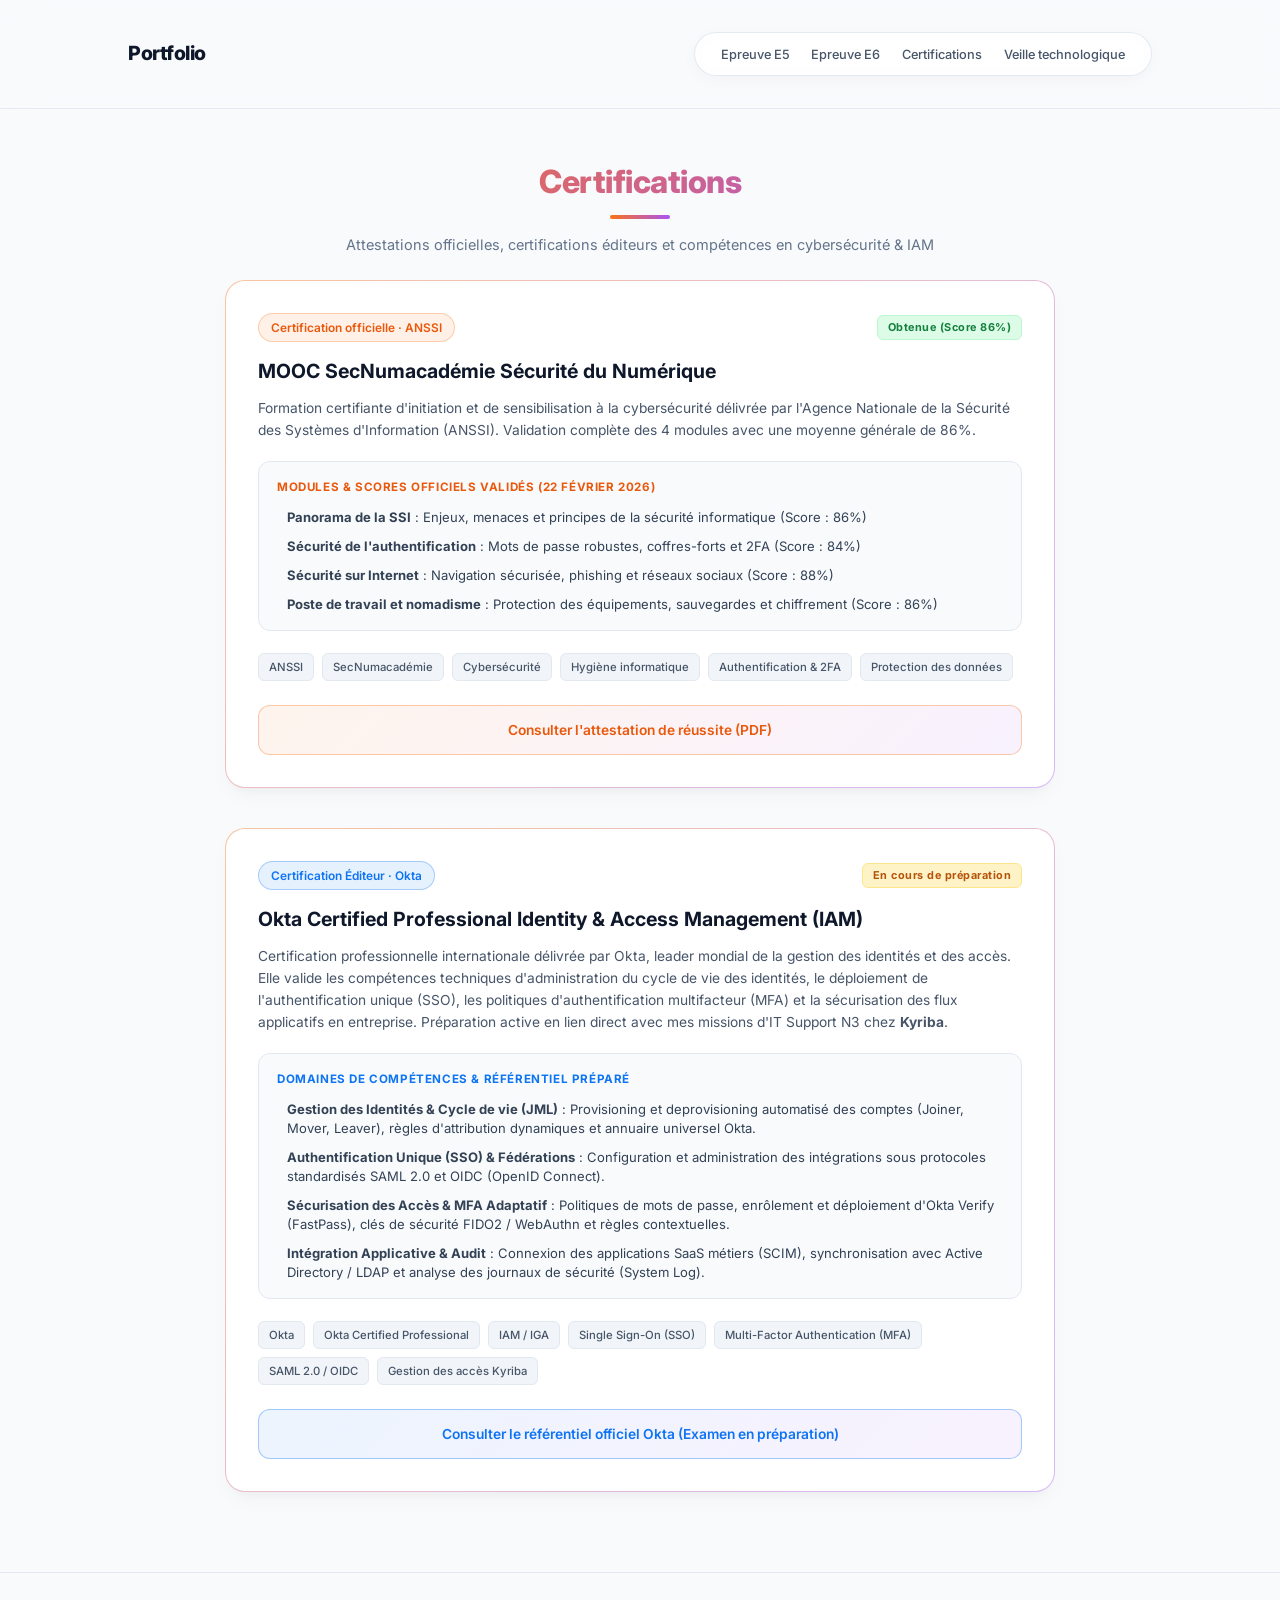
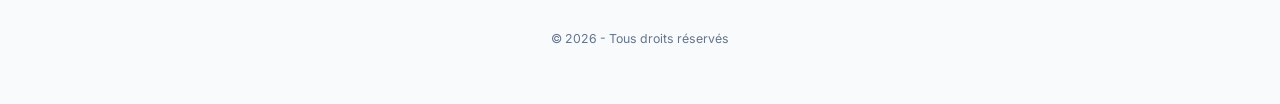
==== commit 9b9f0ad8: "feat(e5): ajout sous-pages detail projets + suppression emojis - Ajout projet-kyriba-utilisateur.htm" ====
--- a/certifications.html
+++ b/certifications.html
@@ -1,396 +1,396 @@
-<!DOCTYPE html>
+﻿<!DOCTYPE html>
 <html lang="fr">
 
 <head>
-    <meta charset="UTF-8">
-    <meta name="viewport" content="width=device-width, initial-scale=1.0">
-    <title>Certifications - Portfolio</title>
-    <link rel="stylesheet" href="css/style.css?v=light-2026">
-    <style>
-        html, body {
-            background-color: #f8fafc !important;
-            background: #f8fafc !important;
-            color: #0f172a !important;
-        }
-
-        .cert-container {
-            max-width: 860px;
-            margin: 0 auto;
-            padding: 0 15px;
-        }
-
-        /* Project UI Card */
-        .project-ui-card {
-            background: linear-gradient(#ffffff, #ffffff) padding-box,
-                        linear-gradient(135deg, rgba(249, 115, 22, 0.4), rgba(168, 85, 247, 0.4)) border-box;
-            border: 1px solid transparent;
-            border-radius: 20px;
-            padding: 32px;
-            display: flex;
-            flex-direction: column;
-            justify-content: space-between;
-            text-align: left;
-            position: relative;
-            transition: all 0.35s cubic-bezier(0.16, 1, 0.3, 1);
-            box-shadow: 0 10px 25px -5px rgba(0, 0, 0, 0.04), 0 8px 10px -6px rgba(0, 0, 0, 0.03);
-            margin: 0 auto 40px;
-        }
-
-        .project-ui-card:hover {
-            transform: translateY(-6px);
-            box-shadow: 0 20px 35px -5px rgba(249, 115, 22, 0.15), 0 10px 20px -5px rgba(168, 85, 247, 0.15);
-            background: linear-gradient(#ffffff, #ffffff) padding-box,
-                        linear-gradient(135deg, #f97316, #a855f7) border-box;
-        }
-
-        .project-badge-row {
-            display: flex;
-            justify-content: space-between;
-            align-items: center;
-            margin-bottom: 16px;
-            gap: 10px;
-        }
-
-        .badge-cadre {
-            display: inline-flex;
-            align-items: center;
-            gap: 6px;
-            font-size: 0.82rem;
-            font-weight: 600;
-            padding: 4px 12px;
-            border-radius: 20px;
-        }
-
-        .badge-cadre.anssi {
-            background: rgba(249, 115, 22, 0.1);
-            color: #ea580c;
-            border: 1px solid rgba(249, 115, 22, 0.3);
-        }
-
-        .badge-cadre.okta {
-            background: rgba(14, 116, 244, 0.1);
-            color: #0e74f4;
-            border: 1px solid rgba(14, 116, 244, 0.3);
-        }
-
-        .badge-status-progress {
-            background: #fef3c7;
-            color: #b45309;
-            border: 1px solid #fde68a;
-            font-size: 0.75rem;
-            font-weight: 700;
-            padding: 3px 10px;
-            border-radius: 6px;
-            letter-spacing: 0.5px;
-            display: inline-flex;
-            align-items: center;
-            gap: 5px;
-        }
-
-        .badge-status-validated {
-            background: #dcfce7;
-            color: #15803d;
-            border: 1px solid #bbf7d0;
-            font-size: 0.75rem;
-            font-weight: 700;
-            padding: 3px 10px;
-            border-radius: 6px;
-            letter-spacing: 0.5px;
-            display: inline-flex;
-            align-items: center;
-            gap: 5px;
-        }
-
-        .btn-view-fiche.btn-okta {
-            color: #0e74f4;
-            border-color: rgba(14, 116, 244, 0.35);
-            background: linear-gradient(135deg, rgba(14, 116, 244, 0.08), rgba(168, 85, 247, 0.08));
-        }
-
-        .btn-view-fiche.btn-okta:hover {
-            background: linear-gradient(135deg, #0e74f4, #a855f7);
-            border-color: transparent;
-            color: #fff;
-            box-shadow: 0 6px 20px rgba(14, 116, 244, 0.28);
-        }
-
-        .badge-option {
-            background: #f1f5f9;
-            color: #475569;
-            border: 1px solid #cbd5e1;
-            font-size: 0.75rem;
-            font-weight: 700;
-            padding: 3px 10px;
-            border-radius: 6px;
-            letter-spacing: 0.5px;
-        }
-
-        .project-title {
-            font-size: 1.35rem;
-            color: #0f172a;
-            margin: 0 0 12px 0;
-            font-weight: 700;
-            display: flex;
-            align-items: center;
-            gap: 10px;
-            line-height: 1.35;
-        }
-
-        .project-summary {
-            color: #475569;
-            font-size: 0.95rem;
-            line-height: 1.6;
-            margin: 0 0 20px 0;
-        }
-
-        /* Compétences Section inside card */
-        .project-competencies {
-            background: #f8fafc;
-            border: 1px solid #e2e8f0;
-            border-radius: 12px;
-            padding: 16px 18px;
-            margin-bottom: 22px;
-        }
-
-        .project-competencies-label {
-            font-size: 0.8rem;
-            text-transform: uppercase;
-            letter-spacing: 0.6px;
-            color: #ea580c;
-            font-weight: 700;
-            margin-bottom: 12px;
-            display: flex;
-            align-items: center;
-            gap: 6px;
-        }
-
-        .competency-list {
-            list-style: none;
-            padding: 0;
-            margin: 0;
-            display: flex;
-            flex-direction: column;
-            gap: 10px;
-        }
-
-        .competency-list li {
-            color: #334155;
-            font-size: 0.9rem;
-            display: flex;
-            align-items: flex-start;
-            gap: 10px;
-            line-height: 1.45;
-        }
-
-        .competency-list li .check-icon {
-            color: #059669;
-            font-weight: 800;
-            font-size: 0.95rem;
-            flex-shrink: 0;
-            margin-top: 1px;
-        }
-
-        /* Tech Tags */
-        .project-tags {
-            display: flex;
-            flex-wrap: wrap;
-            gap: 8px;
-            margin-bottom: 24px;
-        }
-
-        .project-tag {
-            background: #f1f5f9;
-            border: 1px solid #e2e8f0;
-            color: #475569;
-            font-size: 0.78rem;
-            font-weight: 500;
-            padding: 4px 10px;
-            border-radius: 6px;
-            transition: all 0.2s ease;
-        }
-
-        .project-ui-card:hover .project-tag {
-            border-color: rgba(168, 85, 247, 0.35);
-            color: #1e293b;
-        }
-
-        /* Action button */
-        .project-card-cta {
-            margin-top: auto;
-        }
-
-        .btn-view-fiche {
-            display: inline-flex;
-            align-items: center;
-            justify-content: center;
-            gap: 10px;
-            width: 100%;
-            padding: 13px 20px;
-            background: linear-gradient(135deg, rgba(249, 115, 22, 0.08), rgba(168, 85, 247, 0.08));
-            border: 1px solid rgba(249, 115, 22, 0.35);
-            color: #ea580c;
-            font-weight: 600;
-            font-size: 0.95rem;
-            border-radius: 12px;
-            text-decoration: none;
-            transition: all 0.3s ease;
-        }
-
-        .btn-view-fiche:hover {
-            background: linear-gradient(135deg, #f97316, #a855f7);
-            border-color: transparent;
-            color: #fff;
-            transform: translateY(-2px);
-            box-shadow: 0 6px 20px rgba(249, 115, 22, 0.28);
-        }
-
-        @media (max-width: 768px) {
-            .project-ui-card {
-                padding: 22px 18px;
-            }
-        }
-    </style>
+ <meta charset="UTF-8">
+ <meta name="viewport" content="width=device-width, initial-scale=1.0">
+ <title>Certifications - Portfolio</title>
+ <link rel="stylesheet" href="css/style.css?v=light-2026">
+ <style>
+ html, body {
+ background-color: #f8fafc !important;
+ background: #f8fafc !important;
+ color: #0f172a !important;
+ }
+
+ .cert-container {
+ max-width: 860px;
+ margin: 0 auto;
+ padding: 0 15px;
+ }
+
+ /* Project UI Card */
+ .project-ui-card {
+ background: linear-gradient(#ffffff, #ffffff) padding-box,
+ linear-gradient(135deg, rgba(249, 115, 22, 0.4), rgba(168, 85, 247, 0.4)) border-box;
+ border: 1px solid transparent;
+ border-radius: 20px;
+ padding: 32px;
+ display: flex;
+ flex-direction: column;
+ justify-content: space-between;
+ text-align: left;
+ position: relative;
+ transition: all 0.35s cubic-bezier(0.16, 1, 0.3, 1);
+ box-shadow: 0 10px 25px -5px rgba(0, 0, 0, 0.04), 0 8px 10px -6px rgba(0, 0, 0, 0.03);
+ margin: 0 auto 40px;
+ }
+
+ .project-ui-card:hover {
+ transform: translateY(-6px);
+ box-shadow: 0 20px 35px -5px rgba(249, 115, 22, 0.15), 0 10px 20px -5px rgba(168, 85, 247, 0.15);
+ background: linear-gradient(#ffffff, #ffffff) padding-box,
+ linear-gradient(135deg, #f97316, #a855f7) border-box;
+ }
+
+ .project-badge-row {
+ display: flex;
+ justify-content: space-between;
+ align-items: center;
+ margin-bottom: 16px;
+ gap: 10px;
+ }
+
+ .badge-cadre {
+ display: inline-flex;
+ align-items: center;
+ gap: 6px;
+ font-size: 0.82rem;
+ font-weight: 600;
+ padding: 4px 12px;
+ border-radius: 20px;
+ }
+
+ .badge-cadre.anssi {
+ background: rgba(249, 115, 22, 0.1);
+ color: #ea580c;
+ border: 1px solid rgba(249, 115, 22, 0.3);
+ }
+
+ .badge-cadre.okta {
+ background: rgba(14, 116, 244, 0.1);
+ color: #0e74f4;
+ border: 1px solid rgba(14, 116, 244, 0.3);
+ }
+
+ .badge-status-progress {
+ background: #fef3c7;
+ color: #b45309;
+ border: 1px solid #fde68a;
+ font-size: 0.75rem;
+ font-weight: 700;
+ padding: 3px 10px;
+ border-radius: 6px;
+ letter-spacing: 0.5px;
+ display: inline-flex;
+ align-items: center;
+ gap: 5px;
+ }
+
+ .badge-status-validated {
+ background: #dcfce7;
+ color: #15803d;
+ border: 1px solid #bbf7d0;
+ font-size: 0.75rem;
+ font-weight: 700;
+ padding: 3px 10px;
+ border-radius: 6px;
+ letter-spacing: 0.5px;
+ display: inline-flex;
+ align-items: center;
+ gap: 5px;
+ }
+
+ .btn-view-fiche.btn-okta {
+ color: #0e74f4;
+ border-color: rgba(14, 116, 244, 0.35);
+ background: linear-gradient(135deg, rgba(14, 116, 244, 0.08), rgba(168, 85, 247, 0.08));
+ }
+
+ .btn-view-fiche.btn-okta:hover {
+ background: linear-gradient(135deg, #0e74f4, #a855f7);
+ border-color: transparent;
+ color: #fff;
+ box-shadow: 0 6px 20px rgba(14, 116, 244, 0.28);
+ }
+
+ .badge-option {
+ background: #f1f5f9;
+ color: #475569;
+ border: 1px solid #cbd5e1;
+ font-size: 0.75rem;
+ font-weight: 700;
+ padding: 3px 10px;
+ border-radius: 6px;
+ letter-spacing: 0.5px;
+ }
+
+ .project-title {
+ font-size: 1.35rem;
+ color: #0f172a;
+ margin: 0 0 12px 0;
+ font-weight: 700;
+ display: flex;
+ align-items: center;
+ gap: 10px;
+ line-height: 1.35;
+ }
+
+ .project-summary {
+ color: #475569;
+ font-size: 0.95rem;
+ line-height: 1.6;
+ margin: 0 0 20px 0;
+ }
+
+ /* Compétences Section inside card */
+ .project-competencies {
+ background: #f8fafc;
+ border: 1px solid #e2e8f0;
+ border-radius: 12px;
+ padding: 16px 18px;
+ margin-bottom: 22px;
+ }
+
+ .project-competencies-label {
+ font-size: 0.8rem;
+ text-transform: uppercase;
+ letter-spacing: 0.6px;
+ color: #ea580c;
+ font-weight: 700;
+ margin-bottom: 12px;
+ display: flex;
+ align-items: center;
+ gap: 6px;
+ }
+
+ .competency-list {
+ list-style: none;
+ padding: 0;
+ margin: 0;
+ display: flex;
+ flex-direction: column;
+ gap: 10px;
+ }
+
+ .competency-list li {
+ color: #334155;
+ font-size: 0.9rem;
+ display: flex;
+ align-items: flex-start;
+ gap: 10px;
+ line-height: 1.45;
+ }
+
+ .competency-list li .check-icon {
+ color: #059669;
+ font-weight: 800;
+ font-size: 0.95rem;
+ flex-shrink: 0;
+ margin-top: 1px;
+ }
+
+ /* Tech Tags */
+ .project-tags {
+ display: flex;
+ flex-wrap: wrap;
+ gap: 8px;
+ margin-bottom: 24px;
+ }
+
+ .project-tag {
+ background: #f1f5f9;
+ border: 1px solid #e2e8f0;
+ color: #475569;
+ font-size: 0.78rem;
+ font-weight: 500;
+ padding: 4px 10px;
+ border-radius: 6px;
+ transition: all 0.2s ease;
+ }
+
+ .project-ui-card:hover .project-tag {
+ border-color: rgba(168, 85, 247, 0.35);
+ color: #1e293b;
+ }
+
+ /* Action button */
+ .project-card-cta {
+ margin-top: auto;
+ }
+
+ .btn-view-fiche {
+ display: inline-flex;
+ align-items: center;
+ justify-content: center;
+ gap: 10px;
+ width: 100%;
+ padding: 13px 20px;
+ background: linear-gradient(135deg, rgba(249, 115, 22, 0.08), rgba(168, 85, 247, 0.08));
+ border: 1px solid rgba(249, 115, 22, 0.35);
+ color: #ea580c;
+ font-weight: 600;
+ font-size: 0.95rem;
+ border-radius: 12px;
+ text-decoration: none;
+ transition: all 0.3s ease;
+ }
+
+ .btn-view-fiche:hover {
+ background: linear-gradient(135deg, #f97316, #a855f7);
+ border-color: transparent;
+ color: #fff;
+ transform: translateY(-2px);
+ box-shadow: 0 6px 20px rgba(249, 115, 22, 0.28);
+ }
+
+ @media (max-width: 768px) {
+ .project-ui-card {
+ padding: 22px 18px;
+ }
+ }
+ </style>
 </head>
 
 <body>
 
-    <header>
-        <nav>
-            <div class="logo"><a href="index.html" style="color: inherit; text-decoration: none;">Portfolio</a></div>
-            <ul class="menu">
-                <li><a href="epreuve-e5.html">Epreuve E5</a></li>
-                <li><a href="epreuve-e6.html">Epreuve E6</a></li>
-                <li><a href="certifications.html">Certifications</a></li>
-                <li><a href="veille-technologique.html">Veille technologique</a></li>
-            </ul>
-        </nav>
-    </header>
-
-    <main>
-        <section class="skills-section">
-            <div class="cert-container">
-                <h2 class="section-title">Certifications</h2>
-                <div class="underline-gradient"></div>
-                <p class="section-subtitle">Attestations officielles, certifications éditeurs et compétences en cybersécurité &amp; IAM</p>
-
-                <!-- CARD UNIQUE DU MOOC SECNUMACADEMIE (VALIDÉE) -->
-                <div class="project-ui-card">
-                    <div>
-                        <div class="project-badge-row">
-                            <span class="badge-cadre anssi">Certification officielle · ANSSI</span>
-                            <span class="badge-status-validated">✓ Obtenue (Score 86%)</span>
-                        </div>
-                        <h3 class="project-title">
-                            MOOC SecNumacadémie – Sécurité du Numérique
-                        </h3>
-                        <p class="project-summary">
-                            Formation certifiante d'initiation et de sensibilisation à la cybersécurité délivrée par l'Agence Nationale de la Sécurité des Systèmes d'Information (ANSSI). Validation complète des 4 modules avec une moyenne générale de 86%.
-                        </p>
-
-                        <div class="project-competencies">
-                            <div class="project-competencies-label">
-                                Modules &amp; Scores officiels validés (22 Février 2026)
-                            </div>
-                            <ul class="competency-list">
-                                <li>
-                                    <span class="check-icon">✓</span>
-                                    <span><strong>Panorama de la SSI</strong> : Enjeux, menaces et principes de la sécurité informatique (Score : 86%)</span>
-                                </li>
-                                <li>
-                                    <span class="check-icon">✓</span>
-                                    <span><strong>Sécurité de l'authentification</strong> : Mots de passe robustes, coffres-forts et 2FA (Score : 84%)</span>
-                                </li>
-                                <li>
-                                    <span class="check-icon">✓</span>
-                                    <span><strong>Sécurité sur Internet</strong> : Navigation sécurisée, phishing et réseaux sociaux (Score : 88%)</span>
-                                </li>
-                                <li>
-                                    <span class="check-icon">✓</span>
-                                    <span><strong>Poste de travail et nomadisme</strong> : Protection des équipements, sauvegardes et chiffrement (Score : 86%)</span>
-                                </li>
-                            </ul>
-                        </div>
-
-                        <div class="project-tags">
-                            <span class="project-tag">ANSSI</span>
-                            <span class="project-tag">SecNumacadémie</span>
-                            <span class="project-tag">Cybersécurité</span>
-                            <span class="project-tag">Hygiène informatique</span>
-                            <span class="project-tag">Authentification &amp; 2FA</span>
-                            <span class="project-tag">Protection des données</span>
-                        </div>
-                    </div>
-
-                    <div class="project-card-cta">
-                        <a href="documentation/MOOC Secnum.pdf" target="_blank" class="btn-view-fiche">
-                            Consulter l'attestation de réussite (PDF) →
-                        </a>
-                    </div>
-                </div>
-
-                <!-- CARD OKTA CERTIFIED PROFESSIONAL (EN COURS) -->
-                <div class="project-ui-card">
-                    <div>
-                        <div class="project-badge-row">
-                            <span class="badge-cadre okta">Certification Éditeur · Okta</span>
-                            <span class="badge-status-progress">⏳ En cours de préparation</span>
-                        </div>
-                        <h3 class="project-title">
-                            Okta Certified Professional – Identity &amp; Access Management (IAM)
-                        </h3>
-                        <p class="project-summary">
-                            Certification professionnelle internationale délivrée par Okta, leader mondial de la gestion des identités et des accès. Elle valide les compétences techniques d'administration du cycle de vie des identités, le déploiement de l'authentification unique (SSO), les politiques d'authentification multifacteur (MFA) et la sécurisation des flux applicatifs en entreprise. Préparation active en lien direct avec mes missions d'IT Support N3 chez <strong>Kyriba</strong>.
-                        </p>
-
-                        <div class="project-competencies">
-                            <div class="project-competencies-label" style="color: #0e74f4;">
-                                Domaines de compétences &amp; Référentiel préparé
-                            </div>
-                            <ul class="competency-list">
-                                <li>
-                                    <span class="check-icon" style="color: #0e74f4;">🎯</span>
-                                    <span><strong>Gestion des Identités &amp; Cycle de vie (JML)</strong> : Provisioning et deprovisioning automatisé des comptes (Joiner, Mover, Leaver), règles d'attribution dynamiques et annuaire universel Okta.</span>
-                                </li>
-                                <li>
-                                    <span class="check-icon" style="color: #0e74f4;">🎯</span>
-                                    <span><strong>Authentification Unique (SSO) &amp; Fédérations</strong> : Configuration et administration des intégrations sous protocoles standardisés SAML 2.0 et OIDC (OpenID Connect).</span>
-                                </li>
-                                <li>
-                                    <span class="check-icon" style="color: #0e74f4;">🎯</span>
-                                    <span><strong>Sécurisation des Accès &amp; MFA Adaptatif</strong> : Politiques de mots de passe, enrôlement et déploiement d'Okta Verify (FastPass), clés de sécurité FIDO2 / WebAuthn et règles contextuelles.</span>
-                                </li>
-                                <li>
-                                    <span class="check-icon" style="color: #0e74f4;">🎯</span>
-                                    <span><strong>Intégration Applicative &amp; Audit</strong> : Connexion des applications SaaS métiers (SCIM), synchronisation avec Active Directory / LDAP et analyse des journaux de sécurité (System Log).</span>
-                                </li>
-                            </ul>
-                        </div>
-
-                        <div class="project-tags">
-                            <span class="project-tag">Okta</span>
-                            <span class="project-tag">Okta Certified Professional</span>
-                            <span class="project-tag">IAM / IGA</span>
-                            <span class="project-tag">Single Sign-On (SSO)</span>
-                            <span class="project-tag">Multi-Factor Authentication (MFA)</span>
-                            <span class="project-tag">SAML 2.0 / OIDC</span>
-                            <span class="project-tag">Gestion des accès Kyriba</span>
-                        </div>
-                    </div>
-
-                    <div class="project-card-cta">
-                        <a href="https://www.okta.com/services/certification/" target="_blank" rel="noopener" class="btn-view-fiche btn-okta">
-                            Consulter le référentiel officiel Okta (Examen en préparation) ↗
-                        </a>
-                    </div>
-                </div>
-
-            </div>
-        </section>
-    </main>
-
-    <footer>
-        <p>&copy; 2026 - Tous droits réservés</p>
-    </footer>
+ <header>
+ <nav>
+ <div class="logo"><a href="index.html" style="color: inherit; text-decoration: none;">Portfolio</a></div>
+ <ul class="menu">
+ <li><a href="epreuve-e5.html">Epreuve E5</a></li>
+ <li><a href="epreuve-e6.html">Epreuve E6</a></li>
+ <li><a href="certifications.html">Certifications</a></li>
+ <li><a href="veille-technologique.html">Veille technologique</a></li>
+ </ul>
+ </nav>
+ </header>
+
+ <main>
+ <section class="skills-section">
+ <div class="cert-container">
+ <h2 class="section-title">Certifications</h2>
+ <div class="underline-gradient"></div>
+ <p class="section-subtitle">Attestations officielles, certifications éditeurs et compétences en cybersécurité &amp; IAM</p>
+
+ <!-- CARD UNIQUE DU MOOC SECNUMACADEMIE (VALIDÉE) -->
+ <div class="project-ui-card">
+ <div>
+ <div class="project-badge-row">
+ <span class="badge-cadre anssi">Certification officielle · ANSSI</span>
+ <span class="badge-status-validated"> Obtenue (Score 86%)</span>
+ </div>
+ <h3 class="project-title">
+ MOOC SecNumacadémie Sécurité du Numérique
+ </h3>
+ <p class="project-summary">
+ Formation certifiante d'initiation et de sensibilisation à la cybersécurité délivrée par l'Agence Nationale de la Sécurité des Systèmes d'Information (ANSSI). Validation complète des 4 modules avec une moyenne générale de 86%.
+ </p>
+
+ <div class="project-competencies">
+ <div class="project-competencies-label">
+ Modules &amp; Scores officiels validés (22 Février 2026)
+ </div>
+ <ul class="competency-list">
+ <li>
+ <span class="check-icon"></span>
+ <span><strong>Panorama de la SSI</strong> : Enjeux, menaces et principes de la sécurité informatique (Score : 86%)</span>
+ </li>
+ <li>
+ <span class="check-icon"></span>
+ <span><strong>Sécurité de l'authentification</strong> : Mots de passe robustes, coffres-forts et 2FA (Score : 84%)</span>
+ </li>
+ <li>
+ <span class="check-icon"></span>
+ <span><strong>Sécurité sur Internet</strong> : Navigation sécurisée, phishing et réseaux sociaux (Score : 88%)</span>
+ </li>
+ <li>
+ <span class="check-icon"></span>
+ <span><strong>Poste de travail et nomadisme</strong> : Protection des équipements, sauvegardes et chiffrement (Score : 86%)</span>
+ </li>
+ </ul>
+ </div>
+
+ <div class="project-tags">
+ <span class="project-tag">ANSSI</span>
+ <span class="project-tag">SecNumacadémie</span>
+ <span class="project-tag">Cybersécurité</span>
+ <span class="project-tag">Hygiène informatique</span>
+ <span class="project-tag">Authentification &amp; 2FA</span>
+ <span class="project-tag">Protection des données</span>
+ </div>
+ </div>
+
+ <div class="project-card-cta">
+ <a href="documentation/MOOC Secnum.pdf" target="_blank" class="btn-view-fiche">
+ Consulter l'attestation de réussite (PDF) 
+ </a>
+ </div>
+ </div>
+
+ <!-- CARD OKTA CERTIFIED PROFESSIONAL (EN COURS) -->
+ <div class="project-ui-card">
+ <div>
+ <div class="project-badge-row">
+ <span class="badge-cadre okta">Certification Éditeur · Okta</span>
+ <span class="badge-status-progress"> En cours de préparation</span>
+ </div>
+ <h3 class="project-title">
+ Okta Certified Professional Identity &amp; Access Management (IAM)
+ </h3>
+ <p class="project-summary">
+ Certification professionnelle internationale délivrée par Okta, leader mondial de la gestion des identités et des accès. Elle valide les compétences techniques d'administration du cycle de vie des identités, le déploiement de l'authentification unique (SSO), les politiques d'authentification multifacteur (MFA) et la sécurisation des flux applicatifs en entreprise. Préparation active en lien direct avec mes missions d'IT Support N3 chez <strong>Kyriba</strong>.
+ </p>
+
+ <div class="project-competencies">
+ <div class="project-competencies-label" style="color: #0e74f4;">
+ Domaines de compétences &amp; Référentiel préparé
+ </div>
+ <ul class="competency-list">
+ <li>
+ <span class="check-icon" style="color: #0e74f4;"></span>
+ <span><strong>Gestion des Identités &amp; Cycle de vie (JML)</strong> : Provisioning et deprovisioning automatisé des comptes (Joiner, Mover, Leaver), règles d'attribution dynamiques et annuaire universel Okta.</span>
+ </li>
+ <li>
+ <span class="check-icon" style="color: #0e74f4;"></span>
+ <span><strong>Authentification Unique (SSO) &amp; Fédérations</strong> : Configuration et administration des intégrations sous protocoles standardisés SAML 2.0 et OIDC (OpenID Connect).</span>
+ </li>
+ <li>
+ <span class="check-icon" style="color: #0e74f4;"></span>
+ <span><strong>Sécurisation des Accès &amp; MFA Adaptatif</strong> : Politiques de mots de passe, enrôlement et déploiement d'Okta Verify (FastPass), clés de sécurité FIDO2 / WebAuthn et règles contextuelles.</span>
+ </li>
+ <li>
+ <span class="check-icon" style="color: #0e74f4;"></span>
+ <span><strong>Intégration Applicative &amp; Audit</strong> : Connexion des applications SaaS métiers (SCIM), synchronisation avec Active Directory / LDAP et analyse des journaux de sécurité (System Log).</span>
+ </li>
+ </ul>
+ </div>
+
+ <div class="project-tags">
+ <span class="project-tag">Okta</span>
+ <span class="project-tag">Okta Certified Professional</span>
+ <span class="project-tag">IAM / IGA</span>
+ <span class="project-tag">Single Sign-On (SSO)</span>
+ <span class="project-tag">Multi-Factor Authentication (MFA)</span>
+ <span class="project-tag">SAML 2.0 / OIDC</span>
+ <span class="project-tag">Gestion des accès Kyriba</span>
+ </div>
+ </div>
+
+ <div class="project-card-cta">
+ <a href="https://www.okta.com/services/certification/" target="_blank" rel="noopener" class="btn-view-fiche btn-okta">
+ Consulter le référentiel officiel Okta (Examen en préparation) 
+ </a>
+ </div>
+ </div>
+
+ </div>
+ </section>
+ </main>
+
+ <footer>
+ <p>&copy; 2026 - Tous droits réservés</p>
+ </footer>
 
 </body>
 
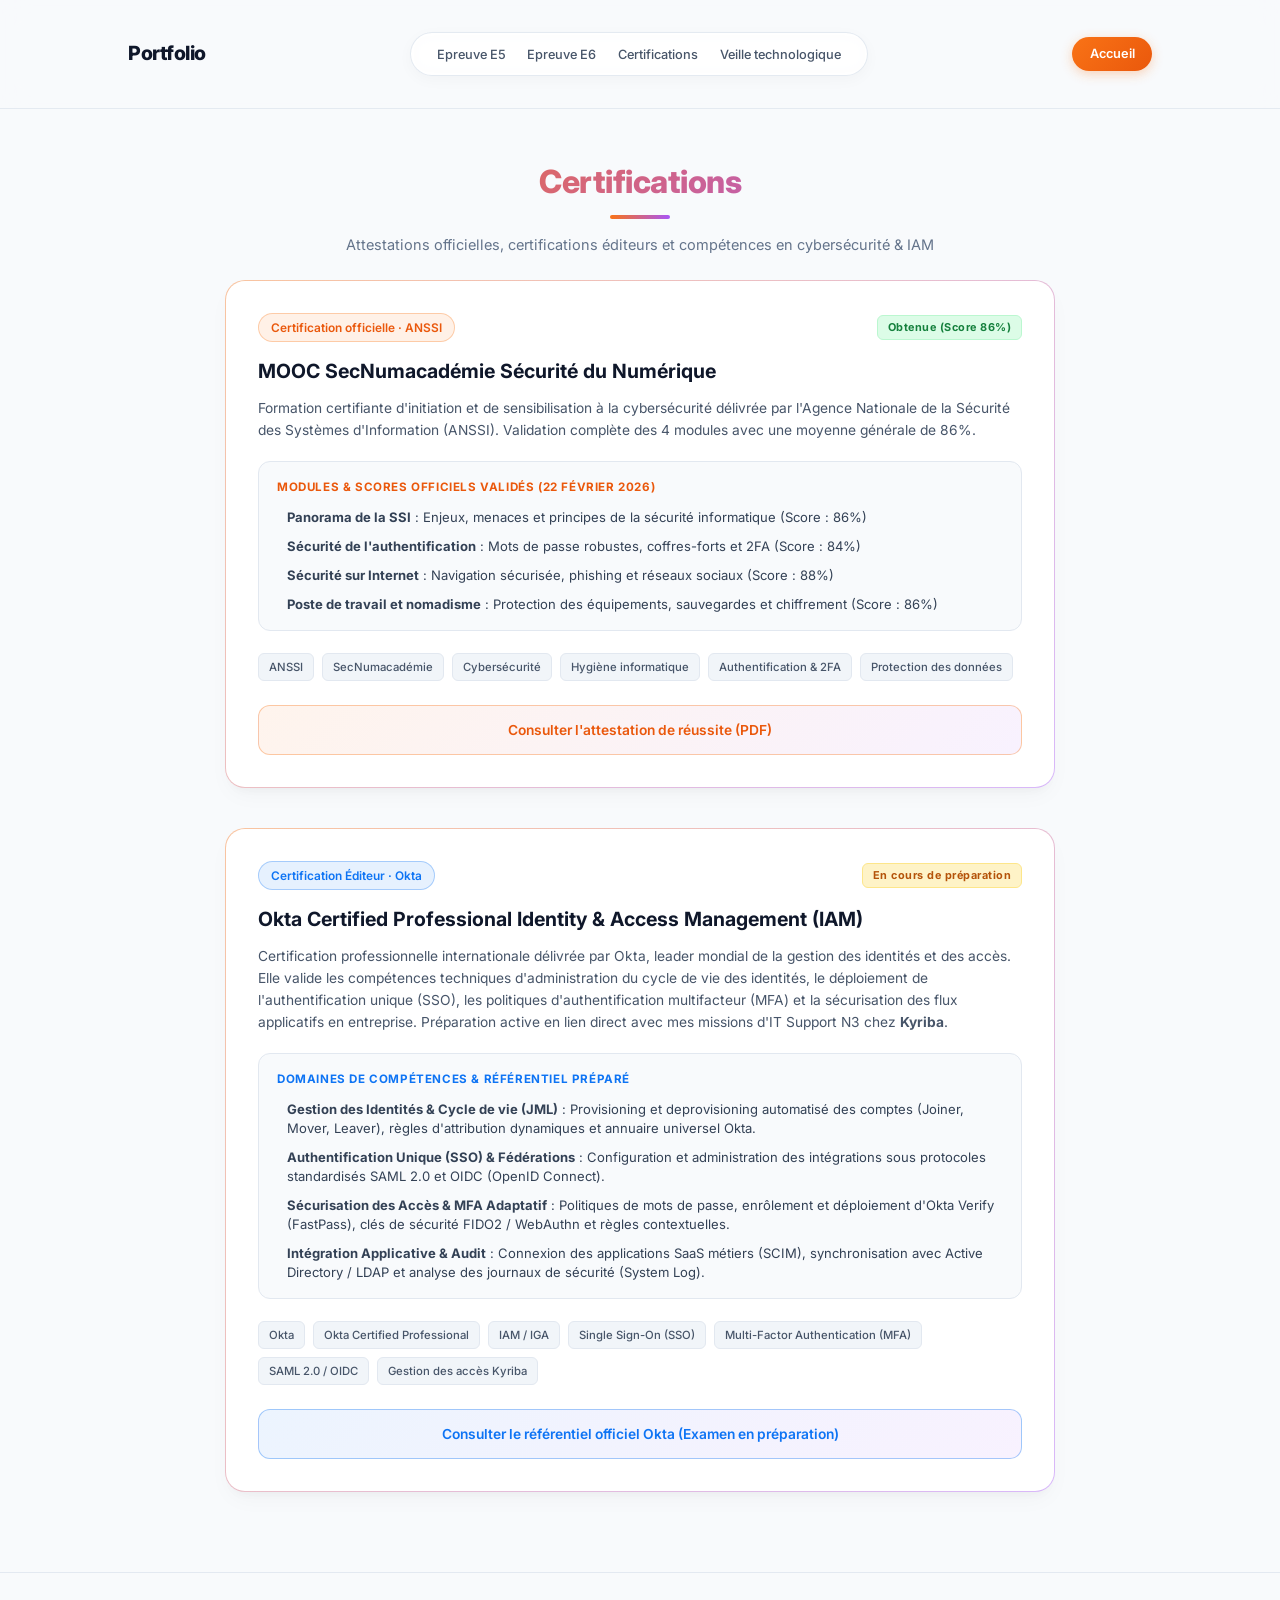
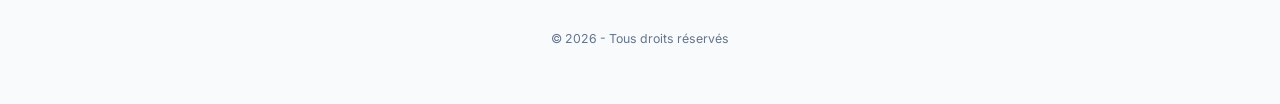
==== commit 1de572da: "feat: bouton Accueil nav + suppression CV + refonte E6 SLAM avec 2 cards" ====
--- a/certifications.html
+++ b/certifications.html
@@ -263,7 +263,8 @@
  <li><a href="certifications.html">Certifications</a></li>
  <li><a href="veille-technologique.html">Veille technologique</a></li>
  </ul>
- </nav>
+        <a href="index.html" class="btn-nav-accueil">Accueil</a>
+        </nav>
  </header>
 
  <main>
--- a/css/style.css
+++ b/css/style.css
@@ -88,6 +88,27 @@
 .menu a:hover {
     color: var(--color-orange);
 }
+
+.btn-nav-accueil {
+    display: inline-flex;
+    align-items: center;
+    padding: 0.5rem 1.2rem;
+    background: linear-gradient(135deg, #f97316, #ea580c);
+    color: #fff !important;
+    font-size: 0.88rem;
+    font-weight: 600;
+    border-radius: 50px;
+    text-decoration: none;
+    transition: all 0.3s ease;
+    box-shadow: 0 3px 12px rgba(249, 115, 22, 0.3);
+    white-space: nowrap;
+}
+
+.btn-nav-accueil:hover {
+    transform: translateY(-1px);
+    box-shadow: 0 6px 18px rgba(249, 115, 22, 0.45);
+}
+
 
 /* ==========================================================================
    3. HERO SECTION (Présentation Épurée)
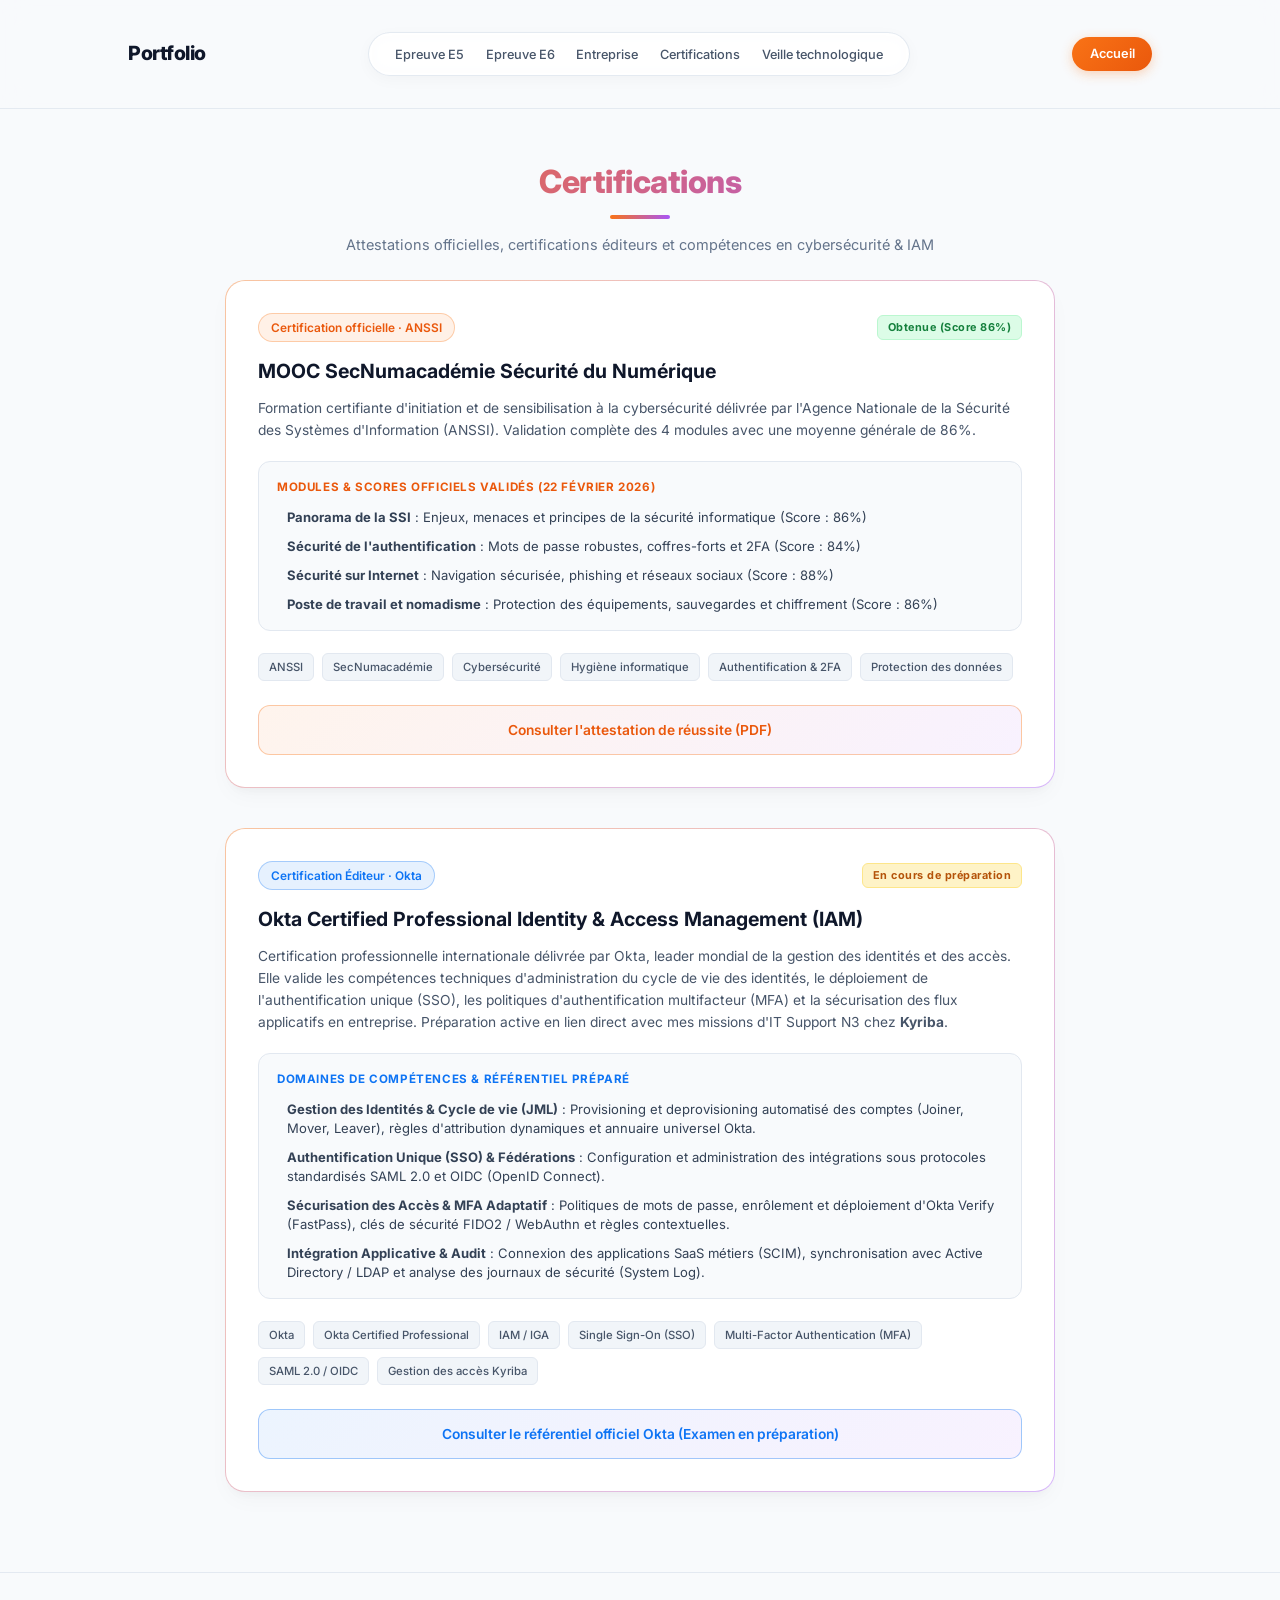
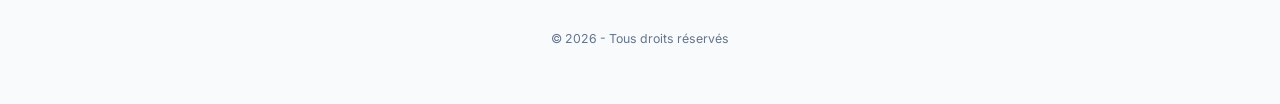
==== commit c8ce279f: "feat: ajout page Entreprise (Kyriba) + lien nav sur toutes les pages" ====
--- a/certifications.html
+++ b/certifications.html
@@ -260,6 +260,7 @@
  <ul class="menu">
  <li><a href="epreuve-e5.html">Epreuve E5</a></li>
  <li><a href="epreuve-e6.html">Epreuve E6</a></li>
+            <li><a href="entreprise.html">Entreprise</a></li>
  <li><a href="certifications.html">Certifications</a></li>
  <li><a href="veille-technologique.html">Veille technologique</a></li>
  </ul>
